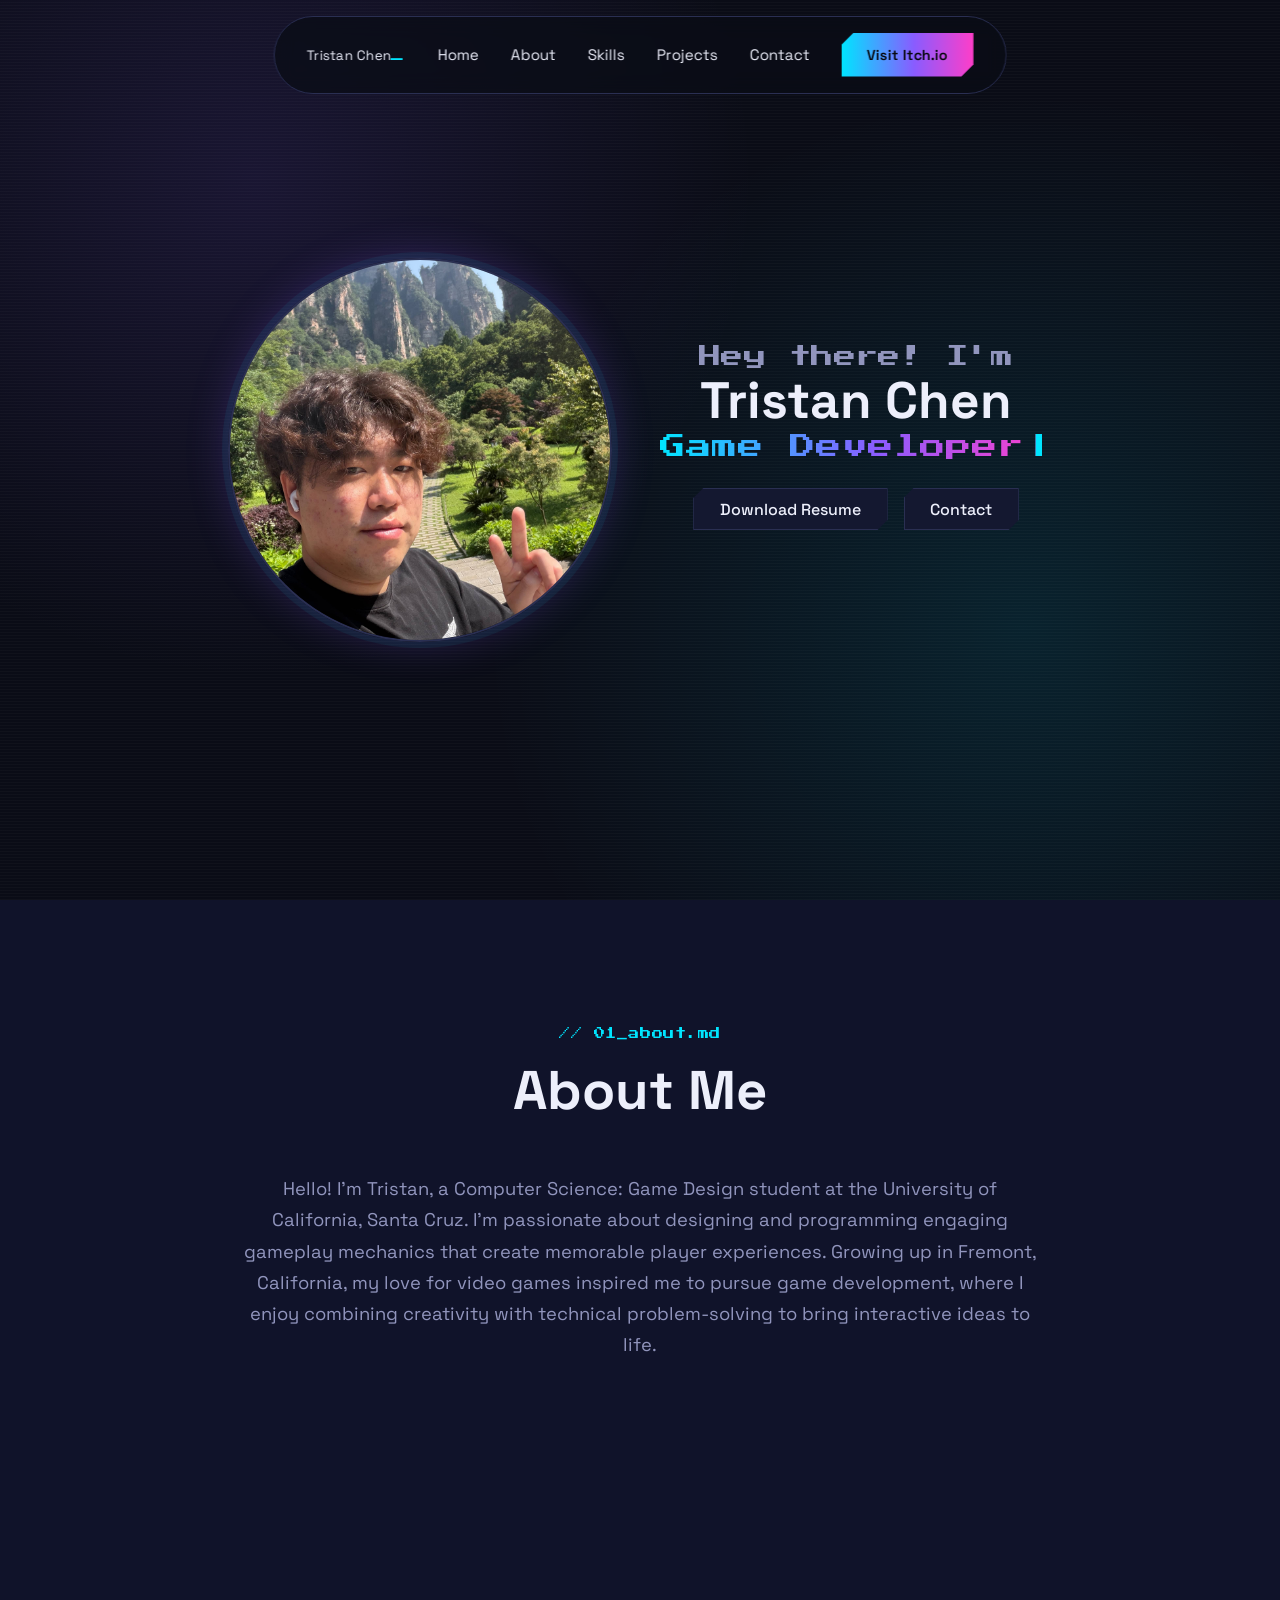
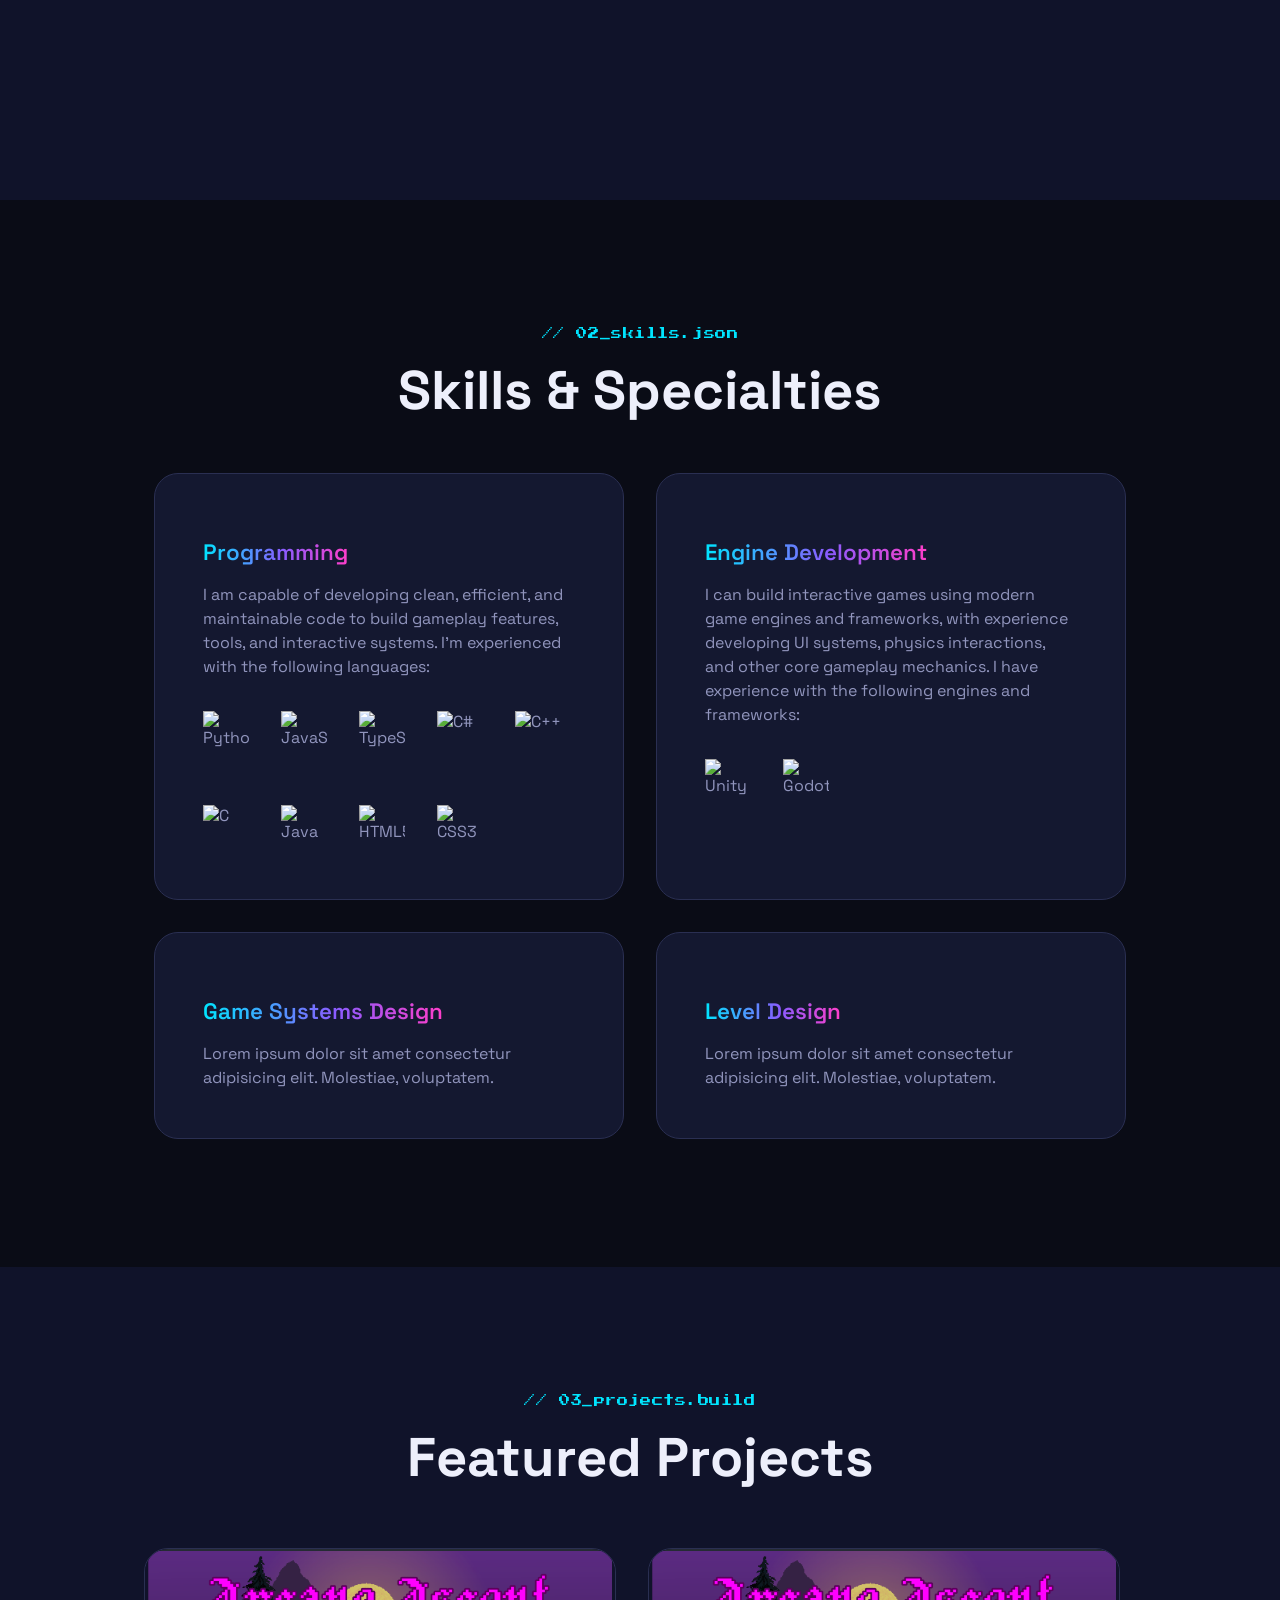
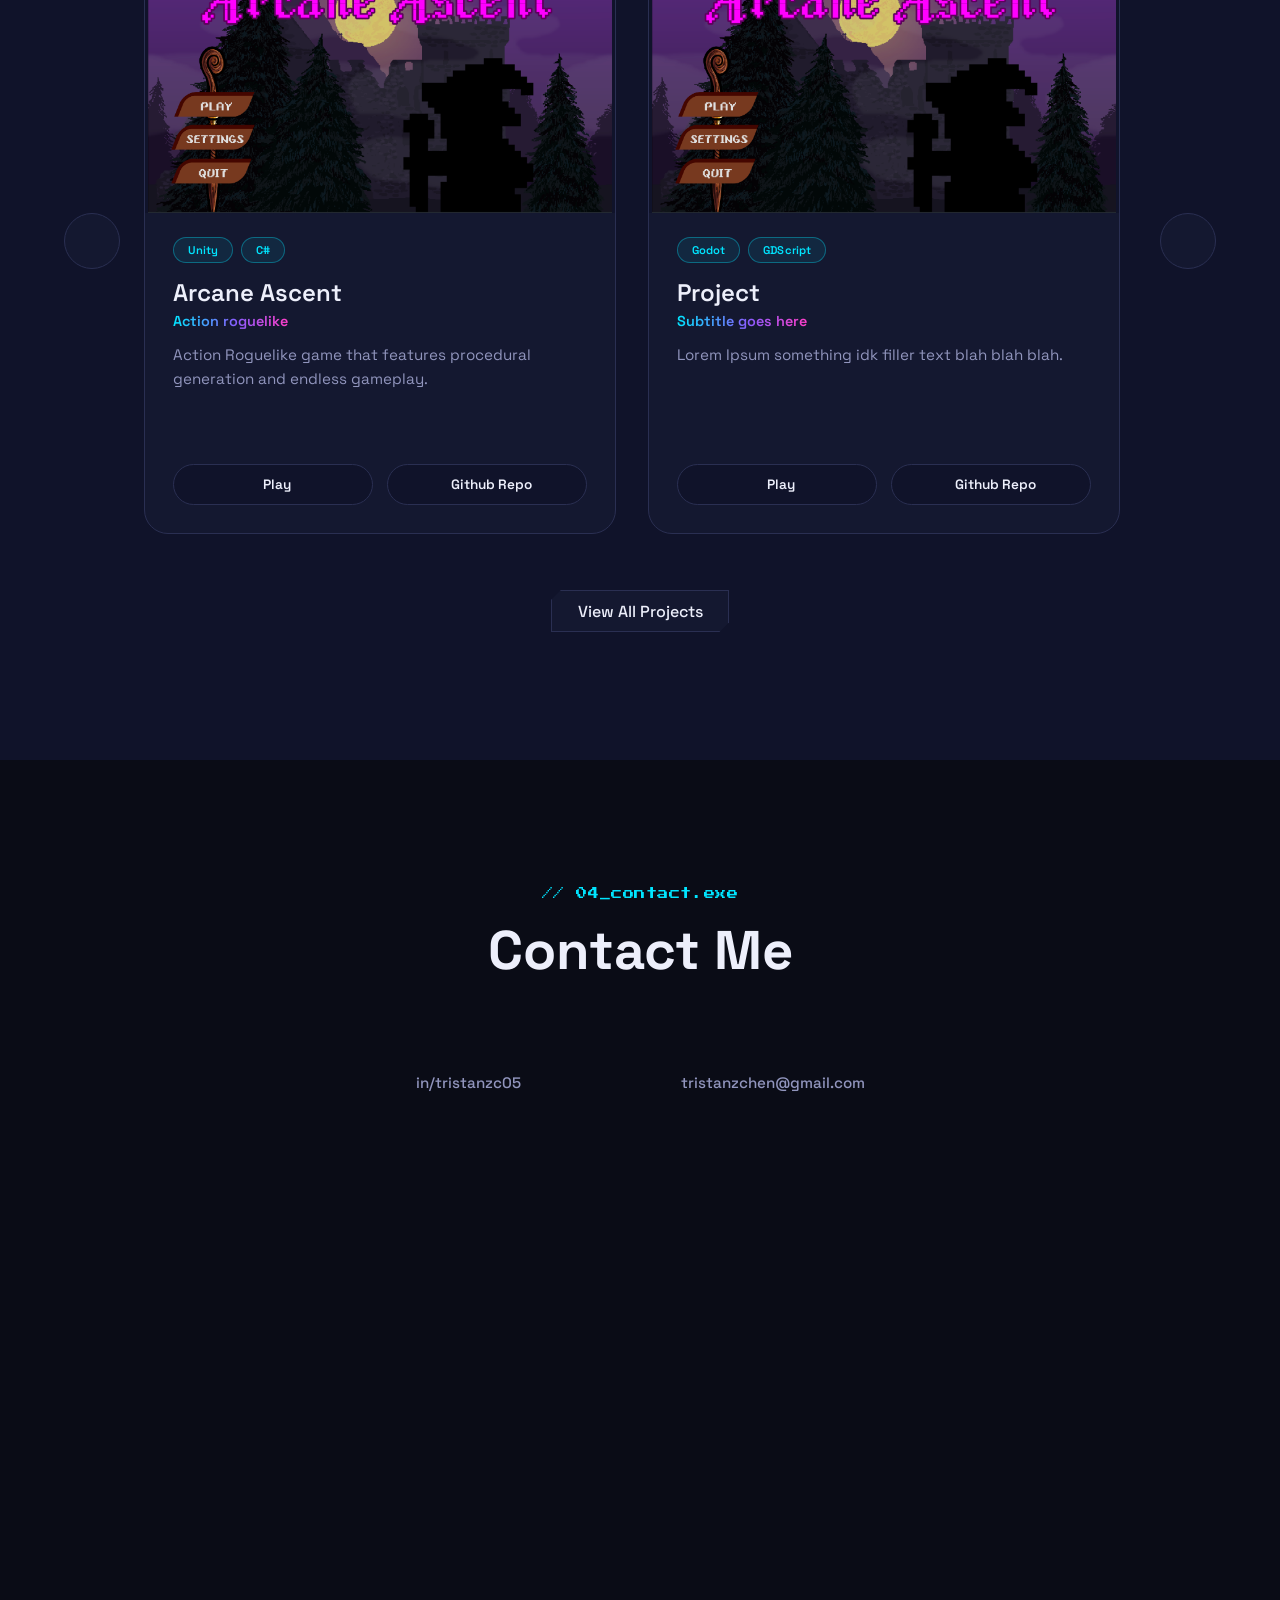
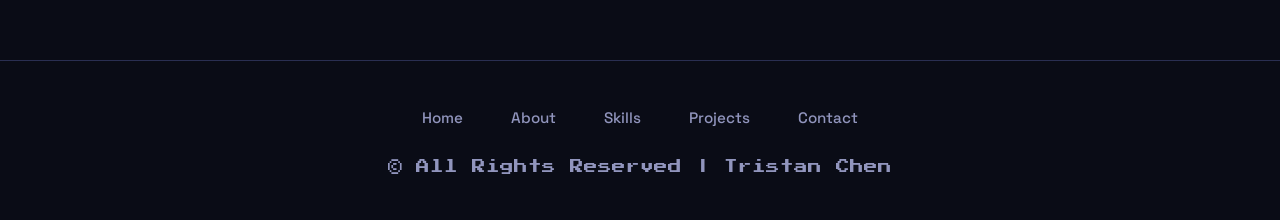
==== index.html @ c50d3329 "Improved project cards" ====
<!DOCTYPE html>
<html lang="en">
<head>
    <meta charset="UTF-8">
    <meta name="viewport" content="width=device-width, initial-scale=1.0">
    <title>Tristan Chen</title>
    <link rel="stylesheet" href="css/style.css">
    <link rel="stylesheet" href="https://cdnjs.cloudflare.com/ajax/libs/font-awesome/7.3.0/css/all.min.css">
    <link rel="stylesheet" href="https://cdn.jsdelivr.net/gh/devicons/devicon@latest/devicon.min.css">
</head>
<body>
    
    <header class="header">
        <a href="#" class="logo"><span>Tristan Chen</span></a>

        <ul class="nav-links">
            <li>
                <a href="#">Home</a>
            </li>

            <li>
                <a href="#about">About</a>
            </li>

            <li>
                <a href="#skills">Skills</a>
            </li>

            <li>
                <a href="#projects">Projects</a>
            </li>

            <li>
                <a href="#contact">Contact</a>
            </li>
        </ul>

        <i class="fa-solid fa-bars" id="menu-icon"></i>

        <a href="https://simpanzee05.itch.io/" target="_blank" title="Itch.io">
            <button class="visit-btn">Visit Itch.io</button>
        </a>

    </header>

    <section id="intro" class="intro">
        <div class="intro-container">
            <img src="assets/me.JPG" alt="">

            <div class="info-box">
                <div class="text">
                    <h3>Hey there! I'm</h3>
                    <h1>Tristan Chen</h1>
                    <span>Game Developer</span>
                </div>

                <div class="btn-group">
                    <a href="Resume.pdf" download="Tristan_Chen_Resume.pdf">
                        <div class="btn">Download Resume</div>
                    </a>

                    <a href="#contact">
                        <div class="btn">Contact</div>
                    </a>
                </div>

                <div class="socials">

                    <a href="https://www.linkedin.com/in/tristanzc05" target="_blank" title="LinkedIn">
                        <i class="fa-brands fa-linkedin"></i>
                    </a>

                    <a href="https://github.com/Simpanzee" target="_blank" title="GitHub">
                        <i class="fa-brands fa-github"></i>
                    </a>

                    <a href="https://simpanzee05.itch.io/" target="_blank" title="Itch.io">
                        <i class="fa-brands fa-itch-io"></i>
                    </a>

                </div>
            </div>
        </div>
    </section>

    <section id="about" class="about">
        <div class="about-container reveal">
            <span class="section-eyebrow">// 01_about.md</span>
            <h2 class="section-title">About Me</h2>
            <p>
                Hello! I'm Tristan, a Computer Science: Game Design student at the University of California, Santa Cruz. I'm passionate about designing and programming engaging gameplay mechanics that create memorable player experiences. Growing up in Fremont, California, my love for video games inspired me to pursue game development, where I enjoy combining creativity with technical problem-solving to bring interactive ideas to life.
            </p>
        </div>
    </section>

    <section id="skills" class="skills">

        <span class="section-eyebrow">// 02_skills.json</span>
        <h2 class="section-title">Skills & Specialties</h2>

        <div class="skills-info">

            <div class="grid">
                <div class="grid-card reveal">

                    <i class="fa-solid fa-code"></i>
                    <span>Programming</span>
                    <p>I am capable of developing clean, efficient, and maintainable code to build gameplay features, tools, and interactive systems. I'm experienced with the following languages: </p>
                    <div class="language-icons">
                        <div class="icon-container">
                            <img 
                                src="https://cdn.jsdelivr.net/gh/devicons/devicon@latest/icons/python/python-original.svg"
                                alt="Python"
                            />
                            <span class="tooltip">Python</span>
                        </div>

                        <div class="icon-container">
                            <img 
                                src="https://cdn.jsdelivr.net/gh/devicons/devicon@latest/icons/javascript/javascript-original.svg"
                                alt="JavaScript"
                            />
                            <span class="tooltip">JavaScript</span>
                        </div>

                        <div class="icon-container">
                            <img 
                                src="https://cdn.jsdelivr.net/gh/devicons/devicon@latest/icons/typescript/typescript-original.svg"
                                alt="TypeScript"
                            />
                            <span class="tooltip">TypeScript</span>
                        </div>

                        <div class="icon-container">
                            <img 
                                src="https://cdn.jsdelivr.net/gh/devicons/devicon@latest/icons/csharp/csharp-original.svg"
                                alt="C#"
                            />
                            <span class="tooltip">C#</span>
                        </div>

                        <div class="icon-container">
                            <img 
                                src="https://cdn.jsdelivr.net/gh/devicons/devicon@latest/icons/cplusplus/cplusplus-original.svg"
                                alt="C++"
                            />
                            <span class="tooltip">C++</span>
                        </div>

                        <div class="icon-container">
                            <img 
                                src="https://cdn.jsdelivr.net/gh/devicons/devicon@latest/icons/c/c-original.svg"
                                alt="C"
                            />
                            <span class="tooltip">C</span>
                        </div>

                        <div class="icon-container">
                            <img 
                                src="https://cdn.jsdelivr.net/gh/devicons/devicon@latest/icons/java/java-original.svg"
                                alt="Java"
                            />
                            <span class="tooltip">Java</span>
                        </div>

                        <div class="icon-container">
                            <img 
                                src="https://cdn.jsdelivr.net/gh/devicons/devicon@latest/icons/html5/html5-original.svg"
                                alt="HTML5"
                            />
                            <span class="tooltip">HTML5</span>
                        </div>

                        <div class="icon-container">
                            <img 
                                src="https://cdn.jsdelivr.net/gh/devicons/devicon@latest/icons/css3/css3-original.svg"
                                alt="CSS3"
                            />
                            <span class="tooltip">CSS3</span>
                        </div>
                    </div>
                </div>

                <div class="grid-card reveal">

                    <i class="fa-solid fa-gear"></i>
                    <span>Engine Development</span>
                    <p>I can build interactive games using modern game engines and frameworks, with experience developing UI systems, physics interactions, and other core gameplay mechanics. I have experience with the following engines and frameworks: </p>
                    <div class="language-icons">
                        <div class="icon-container">
                            <img 
                                src="https://cdn.jsdelivr.net/gh/devicons/devicon@latest/icons/unity/unity-original.svg"
                                alt="Unity"
                            />
                            <span class="tooltip">Unity</span>
                        </div>

                        <div class="icon-container">
                            <img 
                                src="https://cdn.jsdelivr.net/gh/devicons/devicon@latest/icons/godot/godot-original.svg"
                                alt="Godot"
                            />
                            <span class="tooltip">Godot</span>
                        </div>
                    </div>
                </div>

                <div class="grid-card reveal">

                    <i class="fa-solid fa-screwdriver-wrench"></i>
                    <span>Game Systems Design</span>
                    <p>Lorem ipsum dolor sit amet consectetur adipisicing elit. Molestiae, voluptatem.</p>
                </div>

                <div class="grid-card reveal">

                    <i class="fa-solid fa-gamepad"></i>
                    <span>Level Design</span>
                    <p>Lorem ipsum dolor sit amet consectetur adipisicing elit. Molestiae, voluptatem.</p>
                </div>
            </div>
        </div>

    </section>

    <section id="projects" class="projects">
        <span class="section-eyebrow">// 03_projects.build</span>
        <h2 class="section-title">Featured Projects</h2>

        <div class="carousel-wrapper">
            <button class="carousel-arrow" id="prevProject" aria-label="Previous project">
                <i class="fa-solid fa-chevron-left"></i>
            </button>

            <div class="projects-grid" id="projectsCarousel">

                <div class="project-card reveal">
                    <div class="project-media">
                        <img src="assets/ArcaneAscentTitleCard.png" alt="Arcane Ascent screenshot">
                    </div>
                    <div class="project-body">
                        <div class="tech-stack">
                            <span class="tech-pill">Unity</span>
                            <span class="tech-pill">C#</span>
                        </div>
                        <h3>Arcane Ascent</h3>
                        <p class="project-subtitle">Action roguelike</p>
                        <p class="project-desc">Action Roguelike game that features procedural generation and endless gameplay.</p>
                        <div class="project-links">
                            <a class="project-link" href="#" target="_blank">
                                <i class="fa-solid fa-play"></i> Play
                            </a>
                            <a class="project-link" href="https://github.com/Simpanzee" target="_blank">
                                <i class="fa-brands fa-github"></i> Github Repo
                            </a>
                        </div>
                    </div>
                </div>

                <div class="project-card reveal">
                    <div class="project-media">
                        <img src="assets/ArcaneAscentTitleCard.png" alt="Project screenshot">
                    </div>
                    <div class="project-body">
                        <div class="tech-stack">
                            <span class="tech-pill">Godot</span>
                            <span class="tech-pill">GDScript</span>
                        </div>
                        <h3>Project</h3>
                        <p class="project-subtitle">Subtitle goes here</p>
                        <p class="project-desc">Lorem Ipsum something idk filler text blah blah blah.</p>
                        <div class="project-links">
                            <a class="project-link" href="#" target="_blank">
                                <i class="fa-solid fa-play"></i> Play
                            </a>
                            <a class="project-link" href="#" target="_blank">
                                <i class="fa-brands fa-github"></i> Github Repo
                            </a>
                        </div>
                    </div>
                </div>

                <div class="project-card reveal">
                    <div class="project-media">
                        <img src="assets/ArcaneAscentTitleCard.png" alt="Project screenshot">
                    </div>
                    <div class="project-body">
                        <div class="tech-stack">
                            <span class="tech-pill">Unity</span>
                            <span class="tech-pill">C#</span>
                        </div>
                        <h3>Project</h3>
                        <p class="project-subtitle">Subtitle goes here</p>
                        <p class="project-desc">Lorem Ipsum something idk filler text blah blah blah.</p>
                        <div class="project-links">
                            <a class="project-link" href="#" target="_blank">
                                <i class="fa-solid fa-play"></i> Play
                            </a>
                            <a class="project-link" href="#" target="_blank">
                                <i class="fa-brands fa-github"></i> Github Repo
                            </a>
                        </div>
                    </div>
                </div>

                <div class="project-card reveal">
                    <div class="project-media">
                        <img src="assets/ArcaneAscentTitleCard.png" alt="Project screenshot">
                    </div>
                    <div class="project-body">
                        <div class="tech-stack">
                            <span class="tech-pill">Unreal</span>
                            <span class="tech-pill">C++</span>
                        </div>
                        <h3>Project</h3>
                        <p class="project-subtitle">Subtitle goes here</p>
                        <p class="project-desc">Lorem Ipsum something idk filler text blah blah blah.</p>
                        <div class="project-links">
                            <a class="project-link" href="#" target="_blank">
                                <i class="fa-solid fa-play"></i> Play
                            </a>
                            <a class="project-link" href="#" target="_blank">
                                <i class="fa-brands fa-github"></i> Github Repo
                            </a>
                        </div>
                    </div>
                </div>
            </div>

            <button class="carousel-arrow" id="nextProject" aria-label="Next project">
                <i class="fa-solid fa-chevron-right"></i>
            </button>
        </div>

        <div class="view-all-container">
            <a href="all-projects.html">
                <div class="btn">View All Projects</div>
            </a>
        </div>
    </section>

    <section id="contact" class="contact">
        <span class="section-eyebrow">// 04_contact.exe</span>
        <h2 class="section-title">Contact Me</h2>
        <div class="social-links">
            <div class="social-container reveal">
                <a href="https://www.linkedin.com/in/tristanzc05" target="_blank" title="LinkedIn">
                    <i class="fa-brands fa-linkedin"></i>
                </a>
                <p>in/tristanzc05</p>
            </div>
 
            <div class="social-container reveal">
                <a href="mailto:tristanzchen@gmail.com" title="Email">
                    <i class="fa-solid fa-envelope"></i>
                </a>
                <p>tristanzchen@gmail.com</p>
            </div>
        </div>
    </section>

    <footer>
        <ul>
            <li>
                <a href="#">Home</a>
            </li>

            <li>
                <a href="#about">About</a>
            </li>

            <li>
                <a href="#skills">Skills</a>
            </li>

            <li>
                <a href="#projects">Projects</a>
            </li>

            <li>
                <a href="#contact">Contact</a>
            </li>
        </ul>

        <p class="copyright">© All Rights Reserved | Tristan Chen</p>
    </footer>

    <script src="js/main.js"></script>
</body>
</html>
---- css/style.css ----
@import url('https://fonts.googleapis.com/css2?family=Press+Start+2P&family=Space+Grotesk:wght@400;500;600;700&display=swap');

:root{
    --bg: #0a0c16;
    --bg-alt-solid: #10132a;
    --surface: #141830;
    --surface-hover: #1b2044;
    --border: #2a2f52;
    --text: #edeffb;
    --text-muted: #9195bd;
    --cyan: #00e5ff;
    --magenta: #ff3ec9;
    --purple: #8a5cff;
    --gradient: linear-gradient(90deg, var(--cyan) 0%, var(--purple) 55%, var(--magenta) 100%);
    --gradient-hover: linear-gradient(90deg, var(--magenta) 0%, var(--purple) 55%, var(--cyan) 100%);
    --pixel-font: 'Press Start 2P', 'Space Grotesk', monospace;
}

*{
    margin: 0;
    padding: 0;
    box-sizing: border-box;
    font-family: 'Space Grotesk', sans-serif;
    text-decoration: none;
    scroll-behavior: smooth;
    list-style: none;
}

body{
    background-color: var(--bg);
    color: var(--text);
}

header{
    position: fixed;
    top: 1rem;
    left: 50%;
    transform: translateX(-50%);
    display: flex;
    align-items: center;
    justify-content: center;
    gap: 5rem;
    background-color: rgba(10, 12, 22, 0.75);
    border: 1px solid var(--border);
    backdrop-filter: blur(10px);
    color: white;
    padding: 0.5rem 1.5rem;
    border-radius: 3rem;
    z-index: 1000;
}
.logo{
    color: var(--text);
    font-family: var(--pixel-font);
    font-size: 0.85rem;
    letter-spacing: 0.02em;
    text-wrap: nowrap;
    transition: 0.3s ease-in-out;
}
.logo::after{
    content: '_';
    color: var(--cyan);
    animation: blink 1.1s steps(1) infinite;
}
.logo:hover{
    transform: scale(1.05);
}
.nav-links{
    display: flex;
    gap: 2rem;
}
li a{
    position: relative;
    color: var(--text);
    font-weight: 400;
    font-size: 0.95rem;
}
li a::before{
    position: absolute;
    content: '';
    width: 0;
    left: 0;
    height: 3px;
    top: 25px;
    border-radius: 1rem;
    transition: 0.3s ease-in-out;
    background: var(--gradient);
}
li a:hover::before{
    width: 100%;
}
li a:hover{
    color: var(--cyan);
}
.visit-btn{
    padding: 0.8rem 1.6rem;
    clip-path: polygon(12px 0, 100% 0, 100% calc(100% - 12px), calc(100% - 12px) 100%, 0 100%, 0 12px);
    border-radius: 0;
    border: none;
    font-weight: 600;
    font-size: 0.9rem;
    color: #06070d;
    cursor: pointer;
    text-wrap: nowrap;
    transition: 0.25s ease-in-out;
    background: var(--gradient);
}
.visit-btn:hover{
    background: var(--gradient-hover);
    transform: scale(1.03);
}
#menu-icon{
    font-size: 2rem;
    color: var(--text);
    display: none;
}

section{
    min-height: 100vh;
    padding: 8rem 12%;
    width: 100%;
    position: relative;
}

.section-eyebrow{
    display: block;
    font-family: var(--pixel-font);
    font-size: 0.7rem;
    color: var(--cyan);
    text-align: center;
    margin-bottom: 1rem;
    letter-spacing: 0.05em;
}

.intro{
    display: flex;
    align-items: center;
    justify-content: center;
    background:
        radial-gradient(circle at 20% 20%, rgba(138,92,255,0.12), transparent 40%),
        radial-gradient(circle at 80% 70%, rgba(0,229,255,0.10), transparent 45%),
        repeating-linear-gradient(0deg, rgba(255,255,255,0.025) 0px, rgba(255,255,255,0.025) 1px, transparent 1px, transparent 3px);
}
.intro .intro-container{
    display: flex;
    align-items: center;
    justify-content: center;
    gap: 10rem;
}
.intro img{
    width: 30vw;
    border-radius: 50%;
    border: 2px solid var(--border);
    box-shadow: 0 0 0 6px rgba(0,229,255,0.06), 0 0 40px rgba(138,92,255,0.25);
}
.info-box{
    display: flex;
    flex-direction: column;
    text-align: center;
    align-items: center;
    justify-content: center;
    gap: 1.5rem;
}
.info-box h3{
    font-size: 1.4rem;
    font-weight: 400;
    color: var(--text-muted);
    font-family: var(--pixel-font);
    letter-spacing: 0.02em;
}
.info-box h1{
    font-size: 3.2rem;
    font-weight: 700;
    color: var(--text);
}
.info-box span{
    background: var(--gradient);
    background-clip: text;
    color: transparent;
    font-size: 1.6rem;
    font-family: var(--pixel-font);
}
.btn-group{
    display: flex;
    gap: 1rem;
}
.btn{
    clip-path: polygon(10px 0, 100% 0, 100% calc(100% - 10px), calc(100% - 10px) 100%, 0 100%, 0 10px);
    border-radius: 0;
    padding: 0.6rem 1.6rem;
    color: var(--text);
    border: 1.5px solid var(--border);
    background: var(--surface);
    cursor: pointer;
    font-weight: 500;
    text-wrap: nowrap;
    transition: 0.2s ease-in-out;
}
.btn:hover{
    border-color: var(--cyan);
    background: var(--surface-hover);
    color: var(--cyan);
    box-shadow: 0 0 16px rgba(0,229,255,0.25);
}
.socials{
    display: flex;
    gap: 2rem;
}
.socials i{
    color: var(--text-muted);
    font-size: 2.2rem;
    cursor: pointer;
    transition: 0.2s ease-in-out;
}
.socials i:hover{
    color: var(--cyan);
    transform: scale(1.3);
    filter: drop-shadow(0 0 10px rgba(0,229,255,0.5));
}

.about{
    background-color: var(--bg-alt-solid);
    text-align: center;
}

.about-container{
    max-width: 800px;
    margin: 0 auto;
}

.about p{
    font-size: 1.15rem;
    line-height: 1.7;
    color: var(--text-muted);
}

.section-title{
    font-size: 3.4rem;
    font-weight: 700;
    margin-bottom: 3rem;
    text-align: center;
    color: var(--text);
}
.skills-info{
    display: flex;
    align-items: center;
    justify-content: center;
    gap: 5rem;
}
.grid{
    display: grid;
    grid-template-columns: repeat(2,1fr);
    gap: 2rem;
}
.grid-card{
    position: relative;
    border: 1.5px solid var(--border);
    background: var(--surface);
    border-radius: 1.5rem;
    padding: 3rem;
    display: flex;
    flex-direction: column;
    align-items: baseline;
    justify-content: left;
    cursor: pointer;
    transition: 0.25s ease-in-out;
    color: var(--text-muted);
}
.grid-card::before,
.grid-card::after{
    content: '';
    position: absolute;
    width: 18px;
    height: 18px;
    border: 2px solid var(--cyan);
    opacity: 0;
    transition: 0.25s ease-in-out;
}
.grid-card::before{
    top: -1px;
    left: -1px;
    border-right: none;
    border-bottom: none;
}
.grid-card::after{
    bottom: -1px;
    right: -1px;
    border-left: none;
    border-top: none;
}
.grid-card:hover{
    transform: translateY(-6px);
    border-color: var(--border);
    background: var(--surface-hover);
    box-shadow: 0 12px 30px rgba(0,0,0,0.4);
}
.grid-card:hover::before,
.grid-card:hover::after{
    opacity: 1;
}
.grid-card i{
    font-size: 1.5rem;
    margin-bottom: 1rem;
    color: var(--cyan);
}
.grid-card span{
    font-size: 1.4rem;
    font-weight: 600;
    background: var(--gradient);
    background-clip: text;
    color: transparent;
}
::-webkit-scrollbar{
    width: 16px;
}
::-webkit-scrollbar-track{
    background-color: var(--bg-alt-solid);
}
::-webkit-scrollbar-thumb{
    background: var(--gradient);
    border-radius: 3rem;
    border: 3px solid var(--bg-alt-solid);
}

.language-icons {
    display: flex;
    flex-wrap: wrap;
    gap: 2rem;
    margin-top: 1rem;
}

.language-icons img {
    width: 46px;
    height: 46px;
    transition: transform 0.2s ease-in-out, filter 0.2s ease-in-out;
    cursor: pointer;
}

.language-icons img:hover {
    transform: scale(1.3);
    filter: drop-shadow(0 0 8px rgba(0,229,255,0.5));
}

.grid-card p {
    margin-top: 1rem;
    font-size: 1rem;
    line-height: 1.5;
}

.icon-container {
    position: relative;
    display: inline-flex;
    margin-top: 1rem;
}


.grid-card .tooltip {
    position: absolute;
    bottom: -30px;
    left: 50%;
    transform: translateX(-50%);

    color: var(--bg);
    background: var(--cyan);

    padding: 5px 10px;
    border-radius: 6px;

    font-size: 0.7rem;
    font-weight: 600;

    opacity: 0;
    visibility: hidden;

    transition: 0.2s ease-in-out;

    white-space: nowrap;

    z-index: 10;
}


.icon-container:hover .tooltip {

    opacity: 1;
    visibility: visible;

}

.projects {
    background-color: var(--bg-alt-solid);
    padding-left: 5%;
    padding-right: 5%;
}

.carousel-wrapper{
    display: flex;
    align-items: center;
    gap: 1.5rem;
    width: 100%;
}

.carousel-arrow{
    flex: 0 0 auto;
    width: 3.5rem;
    height: 3.5rem;
    border-radius: 50%;
    border: 1.5px solid var(--border);
    background: var(--surface);
    color: var(--text);
    display: flex;
    align-items: center;
    justify-content: center;
    font-size: 1.2rem;
    cursor: pointer;
    transition: 0.2s ease-in-out;
}
.carousel-arrow:hover{
    border-color: var(--cyan);
    color: var(--cyan);
    box-shadow: 0 0 16px rgba(0,229,255,0.25);
}

.projects-grid{
    display: flex;
    flex: 1 1 0%;
    min-width: 0;
    gap: 2rem;
    overflow-x: auto;
    scroll-snap-type: x mandatory;
    scroll-behavior: smooth;
    padding: 0.5rem;
    scrollbar-width: none;
}
.projects-grid::-webkit-scrollbar{
    display: none;
}

.view-all-container{
    display: flex;
    justify-content: center;
    margin-top: 3rem;
}

.projects-grid-full{
    display: grid;
    grid-template-columns: repeat(auto-fit,minmax(340px,1fr));
    gap: 2rem;
}
.projects-grid-full .project-card{
    flex: initial;
}

.back-link{
    display: flex;
    justify-content: center;
    margin-top: 3rem;
}

.project-card{
    position: relative;
    flex: 0 0 calc((100% - 4rem) / 3);
    min-width: 0;
    scroll-snap-align: start;
    border: 1.5px solid var(--border);
    background: var(--surface);
    border-radius: 1.5rem;
    overflow: hidden;
    display: flex;
    flex-direction: column;
    align-items: stretch;
    text-align: left;
    transition: 0.3s ease-in-out;
}
.project-card:hover{
    transform: translateY(-10px);
    background: var(--surface-hover);
    box-shadow: 0 16px 34px rgba(0,0,0,0.45);
}

.project-media{
    width: 100%;
    aspect-ratio: 16 / 9;
    background: var(--bg-alt-solid);
    overflow: hidden;
}
.project-media img,
.project-media video,
.project-media iframe{
    width: 100%;
    height: 100%;
    object-fit: contain;
    display: block;
    border: none;
}

.project-body{
    padding: 1.5rem 1.75rem 1.75rem;
    display: flex;
    flex-direction: column;
    align-items: flex-start;
    gap: 0.85rem;
    flex: 1;
}

.tech-stack{
    display: flex;
    flex-wrap: wrap;
    gap: 0.5rem;
}
.tech-pill{
    padding: 0.3rem 0.85rem;
    border-radius: 2rem;
    border: 1px solid rgba(0,229,255,0.35);
    background: rgba(0,229,255,0.08);
    color: var(--cyan);
    font-size: 0.7rem;
    font-weight: 600;
    letter-spacing: 0.02em;
}

.project-card h3{
    font-size: 1.5rem;
    font-weight: 600;
    color: var(--text);
}

.project-subtitle{
    font-size: 0.9rem;
    font-weight: 600;
    background: var(--gradient);
    background-clip: text;
    color: transparent;
    margin-top: -0.6rem;
}

.project-desc{
    color: var(--text-muted);
    font-size: 0.95rem;
    line-height: 1.6;
    display: -webkit-box;
    -webkit-line-clamp: 4;
    -webkit-box-orient: vertical;
    overflow: hidden;
    min-height: 6.4em;
}

.project-links{
    display: flex;
    flex-wrap: nowrap;
    gap: 0.9rem;
    margin-top: 0.6rem;
    width: 100%;
}
.project-link{
    display: inline-flex;
    align-items: center;
    justify-content: center;
    gap: 0.5rem;
    flex: 1 1 0;
    padding: 0.7rem 1rem;
    border-radius: 2rem;
    border: 1.5px solid var(--border);
    background: var(--bg-alt-solid);
    color: var(--text);
    font-weight: 600;
    font-size: 0.85rem;
    text-wrap: nowrap;
    transition: 0.2s ease-in-out;
}
.project-link:hover{
    border-color: var(--cyan);
    color: var(--cyan);
    box-shadow: 0 0 14px rgba(0,229,255,0.25);
}
.project-link i{
    font-size: 0.75rem;
}

.social-links {
    margin-top: 5rem;
    display: flex;
    justify-content: center;
    gap: 10rem;
}
 
.social-container {
    display: flex;
    flex-direction: column;
    align-items: center;
}
 
.social-container a {
    font-size: 6rem;
    background: var(--gradient);
    background-clip: text;
    color: transparent;
    transition: transform 0.3s ease, filter 0.3s ease;
}
 
.social-container a:hover {
    transform: scale(1.15);
    filter: drop-shadow(0 0 18px rgba(138,92,255,0.4));
}
 
.social-container p {
    margin-top: 0.5rem;
    font-size: 0.95rem;
    font-weight: 500;
    color: var(--text-muted);
}

footer{
    bottom: 0;
    left: 0;
    height: 10rem;
    width: 100%;
    display: flex;
    flex-direction: column;
    gap: 1rem;
    align-items: center;
    justify-content: center;
    background: var(--bg);
    border-top: 1px solid var(--border);
}
footer ul{
    display: flex;
    align-items: center;
    gap: 3rem;
}
footer ul li a{
    color: var(--text-muted);
    font-weight: 500;
    font-size: 0.95rem;
}
footer ul li a:hover{
    color: var(--cyan);
}
.copyright{
    font-size: 0.85rem;
    color: var(--text-muted);
    margin-top: 1rem;
    font-family: var(--pixel-font);
}

@keyframes blink{
    0%, 49%{ opacity: 1; }
    50%, 100%{ opacity: 0; }
}

.reveal{
    opacity: 0;
    transform: translateY(28px);
    transition: opacity 0.6s ease, transform 0.6s ease;
}
.reveal.visible{
    opacity: 1;
    transform: none;
}

.grid .reveal:nth-child(1){ transition-delay: 0s; }
.grid .reveal:nth-child(2){ transition-delay: 0.08s; }
.grid .reveal:nth-child(3){ transition-delay: 0.16s; }
.grid .reveal:nth-child(4){ transition-delay: 0.24s; }

.projects-grid .reveal:nth-child(1),
.projects-grid-full .reveal:nth-child(1){ transition-delay: 0s; }
.projects-grid .reveal:nth-child(2),
.projects-grid-full .reveal:nth-child(2){ transition-delay: 0.08s; }
.projects-grid .reveal:nth-child(3),
.projects-grid-full .reveal:nth-child(3){ transition-delay: 0.16s; }
.projects-grid .reveal:nth-child(4),
.projects-grid-full .reveal:nth-child(4){ transition-delay: 0.24s; }

.social-links .reveal:nth-child(2){ transition-delay: 0.1s; }

.typewriter::after{
    content: '|';
    margin-left: 2px;
    color: var(--cyan);
    animation: blink 1s steps(1) infinite;
}

.nav-links a.active-link{
    color: var(--cyan);
}
.nav-links a.active-link::before{
    width: 100%;
}

@media (prefers-reduced-motion: reduce){
    .reveal{
        opacity: 1;
        transform: none;
        transition: none;
    }
}

@media(max-width:1280px){
    header{
        padding: 1rem 2rem;
        gap: 2rem;
    }

    .intro .intro-container{
        gap: 3rem;
    }

    .experience-info{
        flex-direction: column;
    }

    .project-card{
        flex-basis: calc((100% - 2rem) / 2);
    }
}

@media(max-width:950px){
    .project-card{
        flex-basis: 100%;
    }
    .carousel-wrapper{
        gap: 0.75rem;
    }
    .carousel-arrow{
        width: 2.5rem;
        height: 2.5rem;
        font-size: 1rem;
    }
}

@media(max-width:768px){
    header{
        padding: 1rem 1rem;
        gap: 1rem;
    }
    header .logo{
        font-size: 0.7rem;
    }
    header .visit-btn{
        display: none;
    }
    .intro-container{
        flex-direction: column;
    }
    .grid{
        grid-template-columns: repeat(1,1fr);
    }
}

@media(max-width:600px){
    header #menu-icon{
        display: block;
        cursor: pointer;
        transition: 0.2s ease-in-out;
    }
    header #menu-icon:hover{
        transform: scale(1.1);
    }

    .nav-links{
        position: absolute;
        top: 100%;
        margin-top: 1rem;
        width: 100%;
        padding: 1rem;
        color: white;
        display: flex;
        flex-direction: column;
        text-align: center;
        background: rgba(10, 12, 22, 0.95);
        border: 1px solid var(--border);
        border-radius: 1.5rem;
        display: none;
    }
    .nav-links li{
        margin-top: 1.5rem;
        padding: 1rem;
    }
    .nav-links.active{
        display: block;
    }
    header{
        padding: 1rem 5rem;
        gap: 8rem;
    }
    header .logo{
        font-size: 0.75rem;
    }
    .intro-container img{
        width: 80vw;
    }
    footer ul{
        gap: 1rem;
    }
}
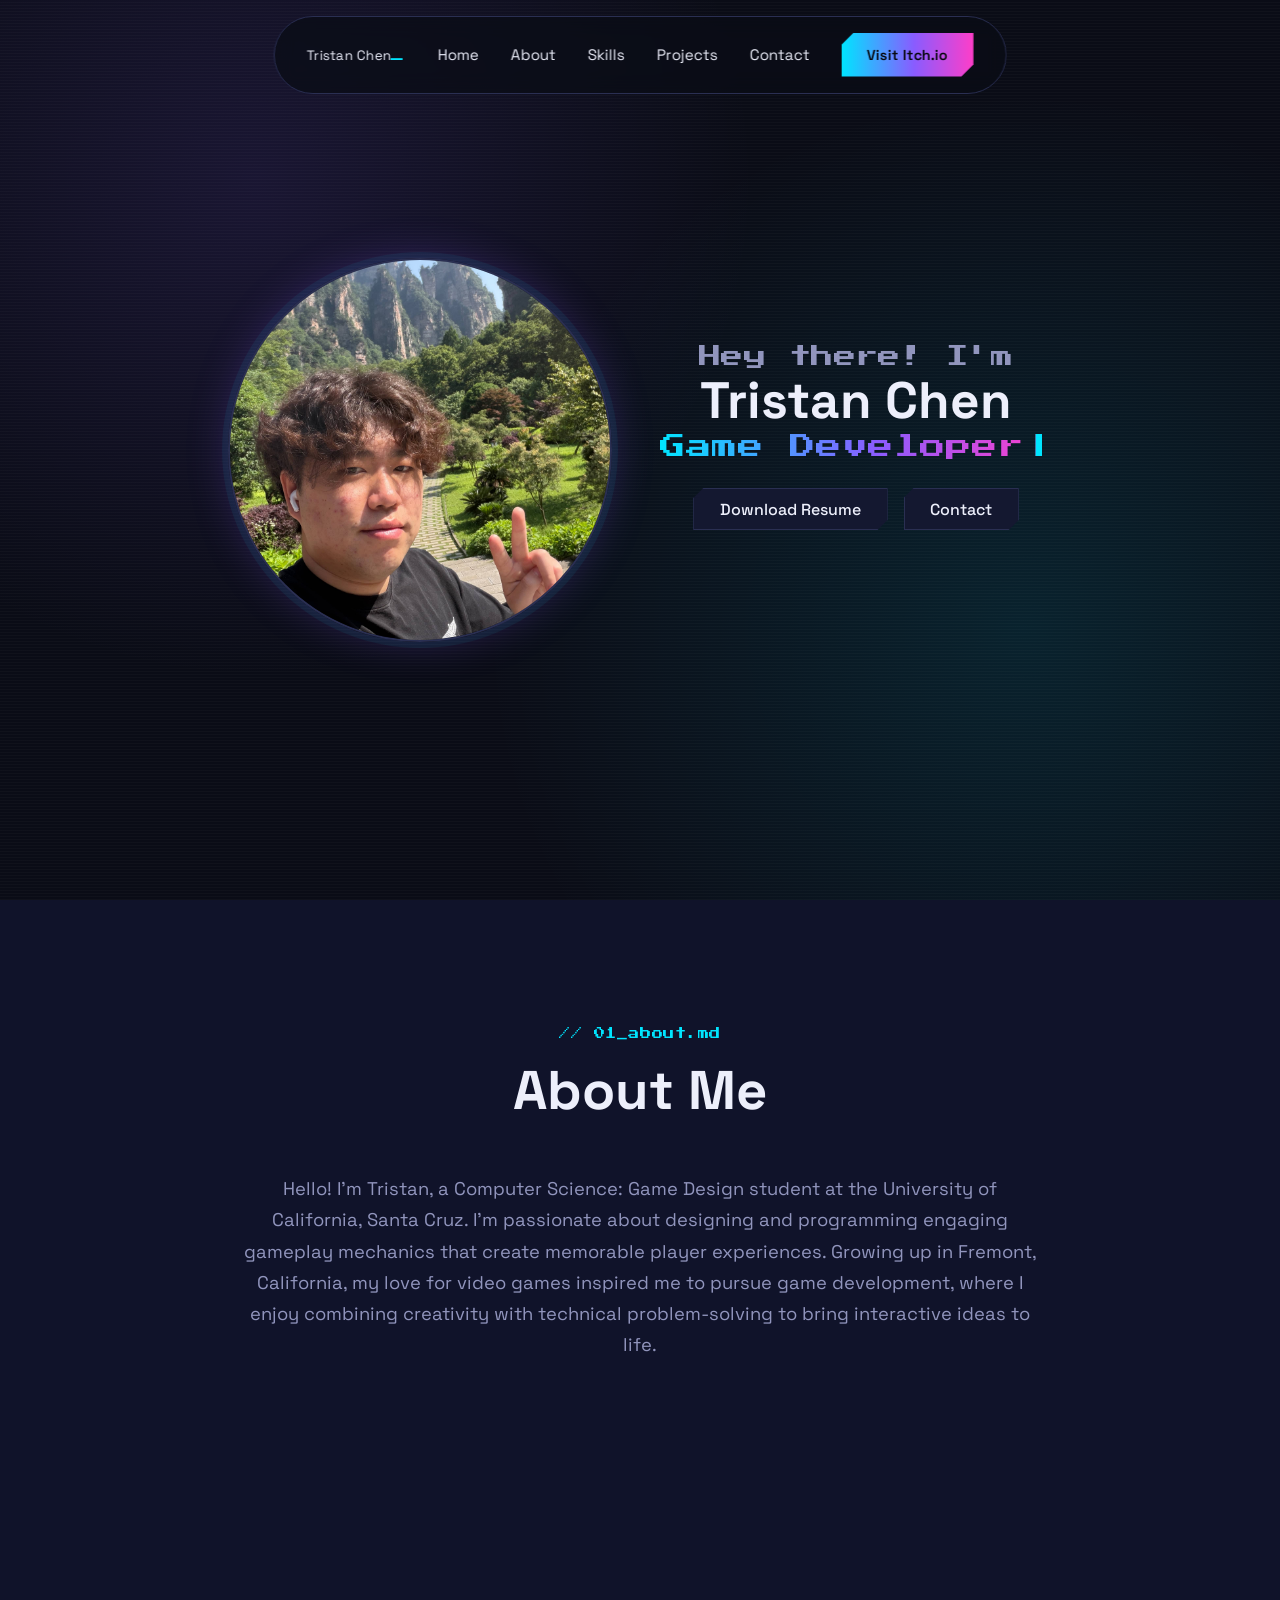
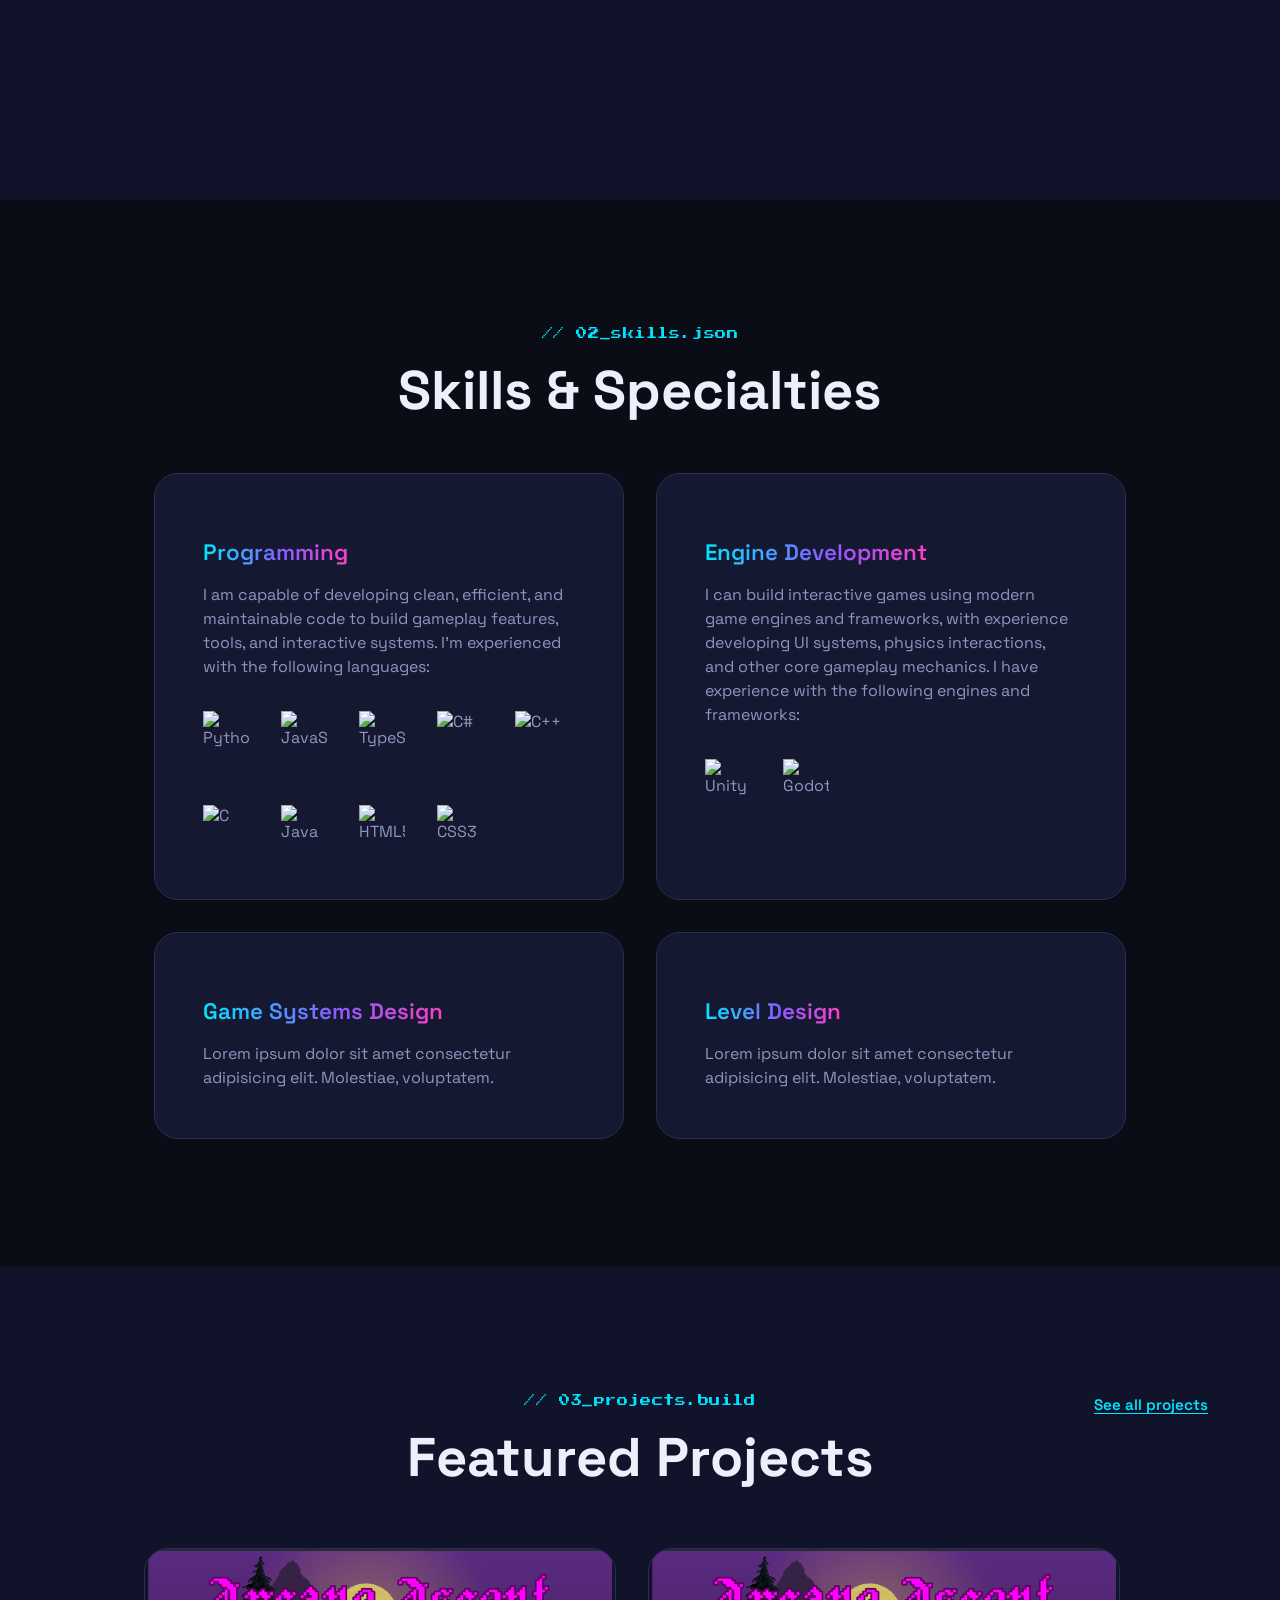
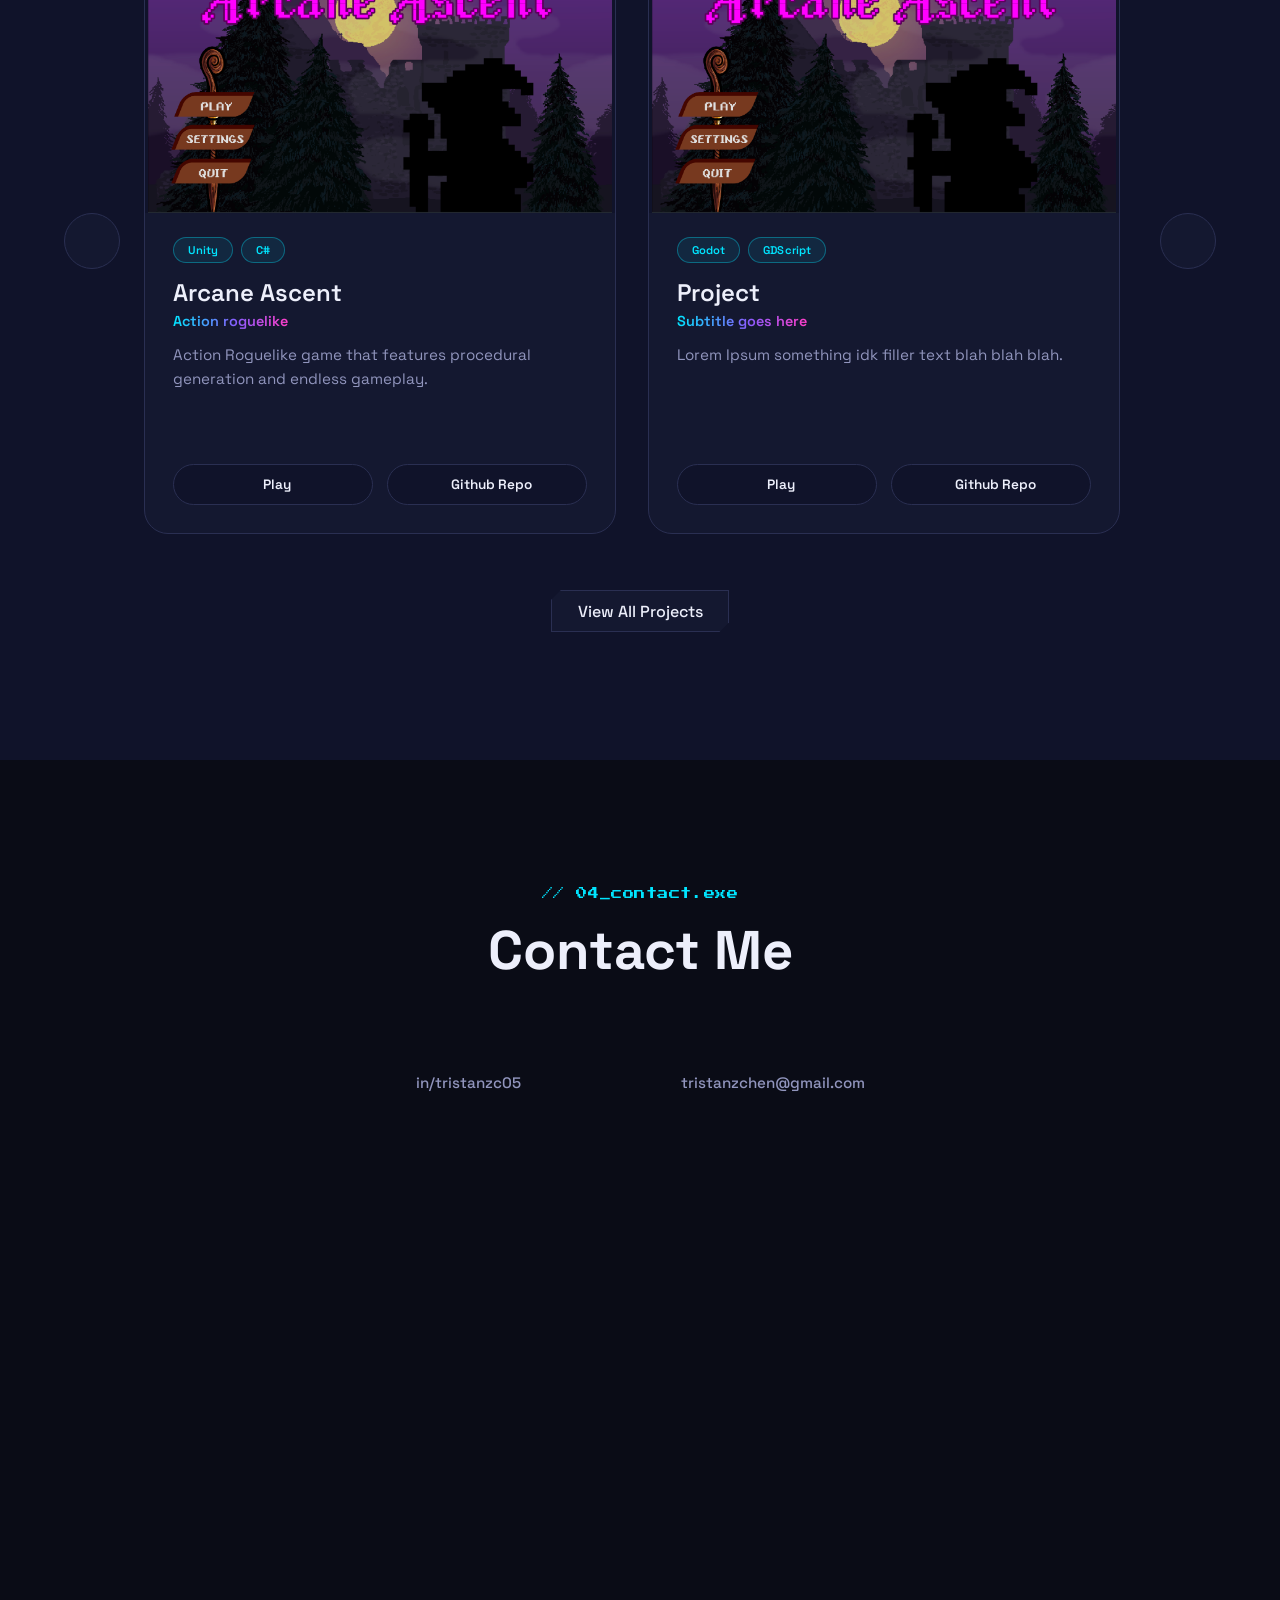
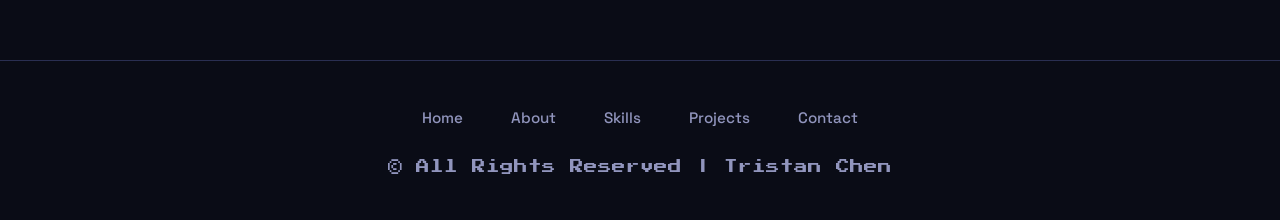
==== commit a40abb23: "Improved UX with link to all projects at the top of the section" ====
--- a/index.html
+++ b/index.html
@@ -224,6 +224,9 @@
     </section>
 
     <section id="projects" class="projects">
+        <a href="all-projects.html" class="section-link-top">
+            See all projects <i class="fa-solid fa-arrow-right"></i>
+        </a>
         <span class="section-eyebrow">// 03_projects.build</span>
         <h2 class="section-title">Featured Projects</h2>
 
--- a/css/style.css
+++ b/css/style.css
@@ -240,6 +240,35 @@
     text-align: center;
     color: var(--text);
 }
+
+.section-link-top{
+    position: absolute;
+    top: 8rem;
+    right: 5%;
+    display: inline-flex;
+    align-items: center;
+    gap: 0.5rem;
+    color: var(--cyan);
+    font-weight: 600;
+    font-size: 0.95rem;
+    text-decoration: underline;
+    text-underline-offset: 3px;
+    text-wrap: nowrap;
+    transition: 0.2s ease-in-out;
+}
+.section-link-top:hover{
+    color: var(--magenta);
+}
+.section-link-top i{
+    font-size: 0.85rem;
+    transition: transform 0.2s ease-in-out;
+}
+.section-link-top:hover i{
+    transform: translateX(4px);
+}
+.section-link-top.back-arrow:hover i{
+    transform: translateX(-4px);
+}
 .skills-info{
     display: flex;
     align-items: center;
@@ -729,6 +758,13 @@
 }
 
 @media(max-width:768px){
+    .section-link-top{
+        position: static;
+        display: flex;
+        justify-content: center;
+        margin-bottom: 1.5rem;
+    }
+
     header{
         padding: 1rem 1rem;
         gap: 1rem;
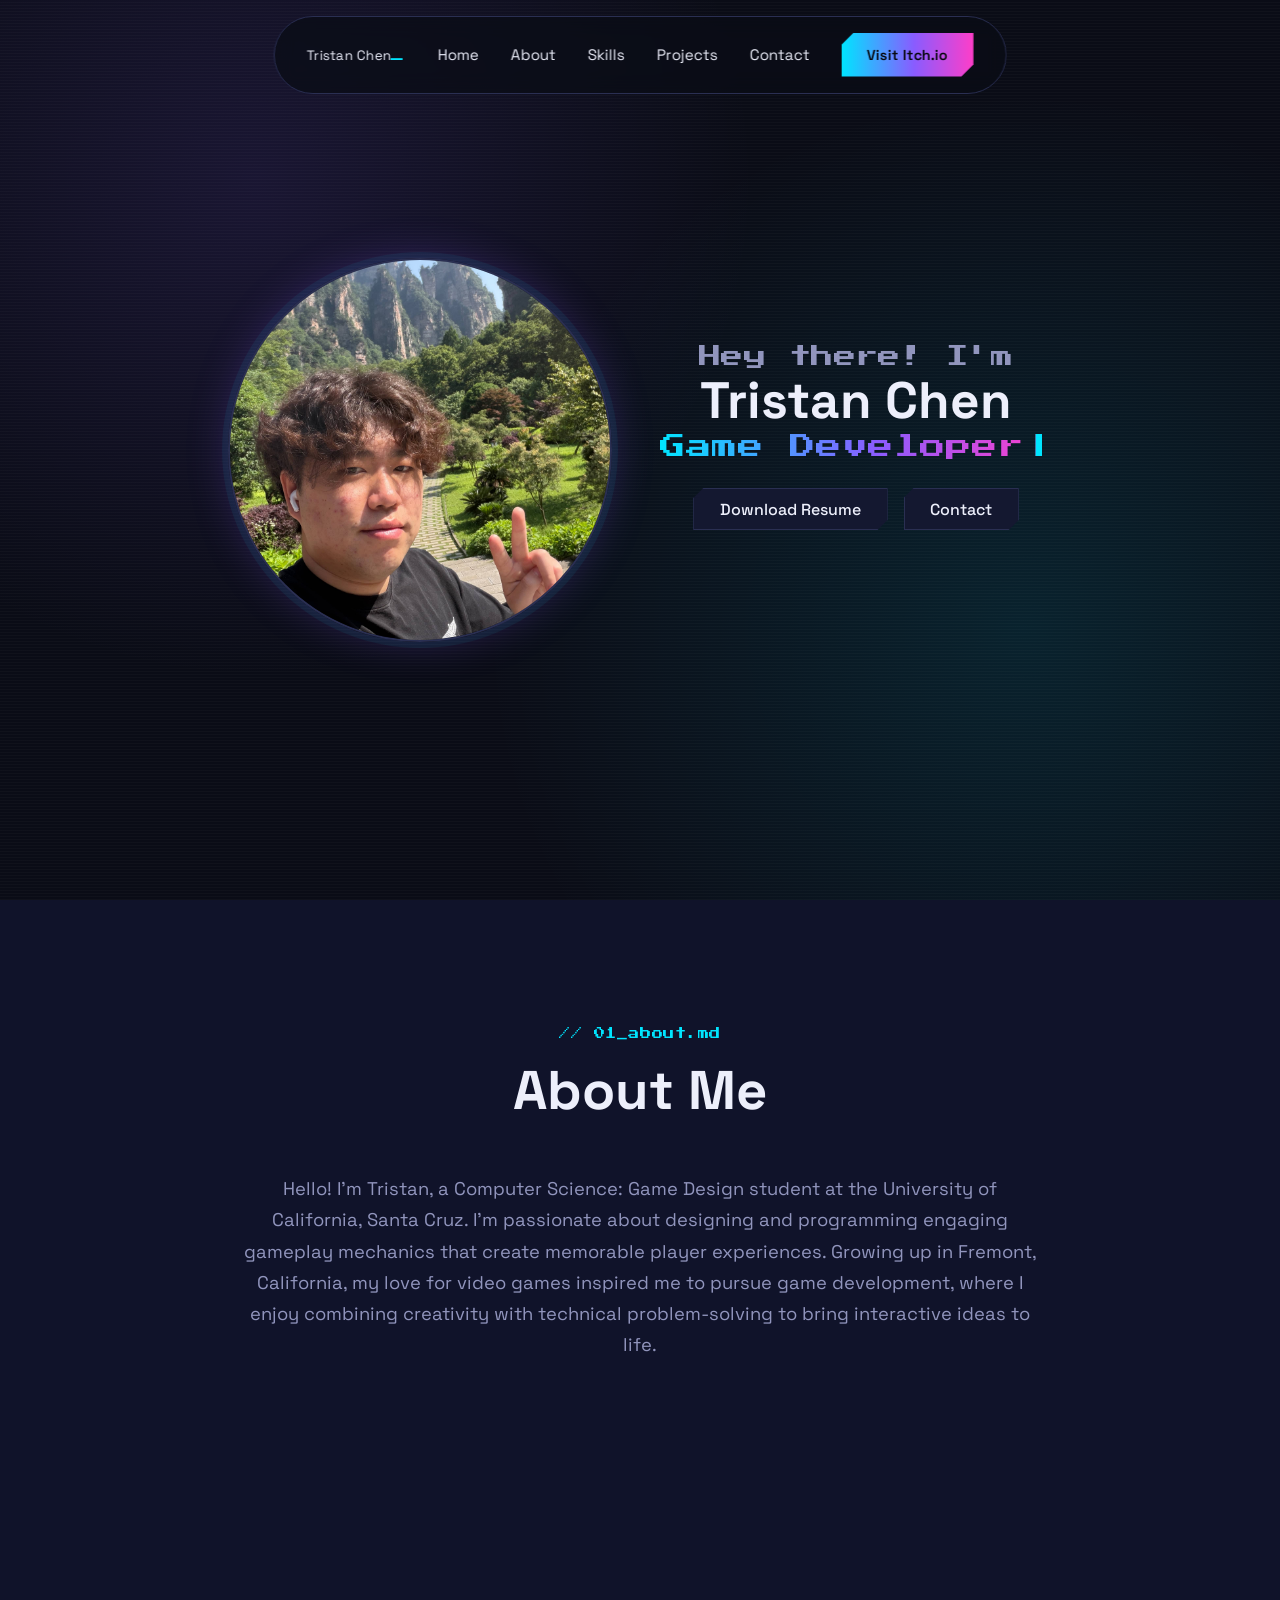
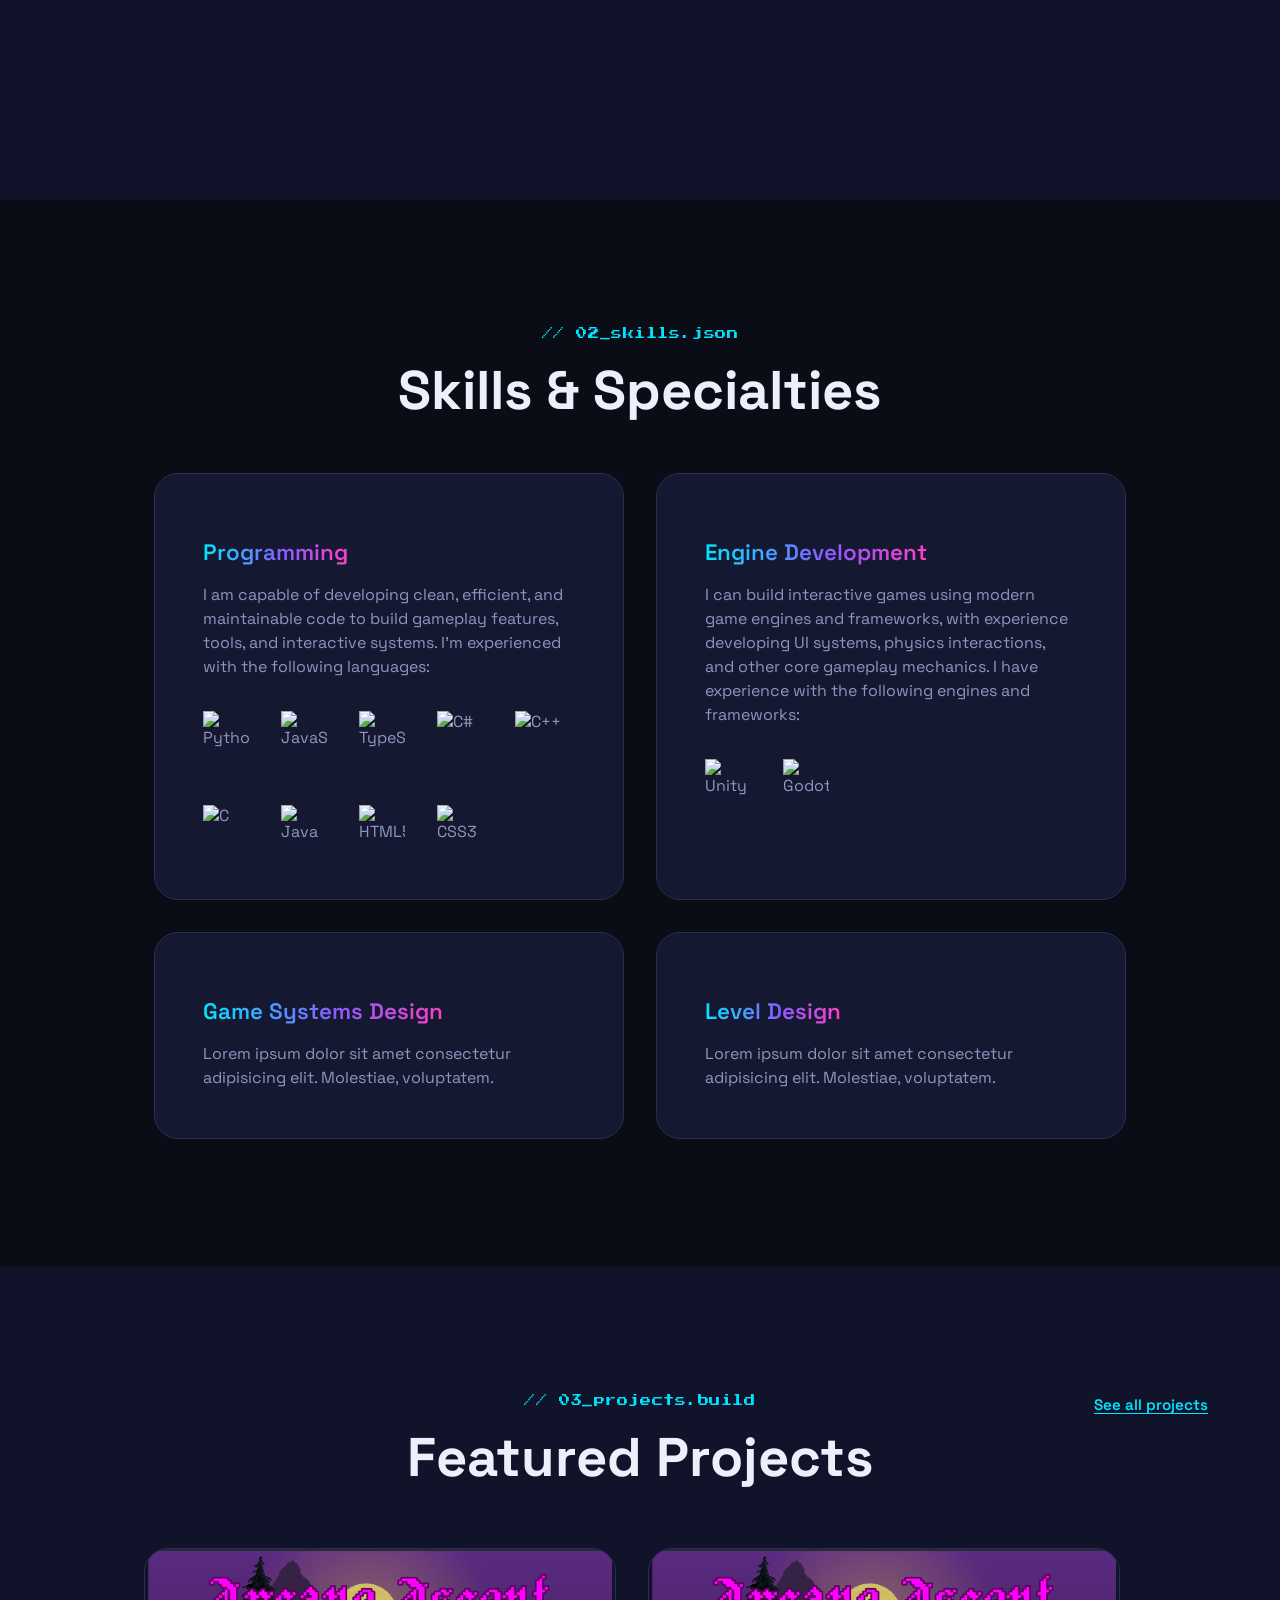
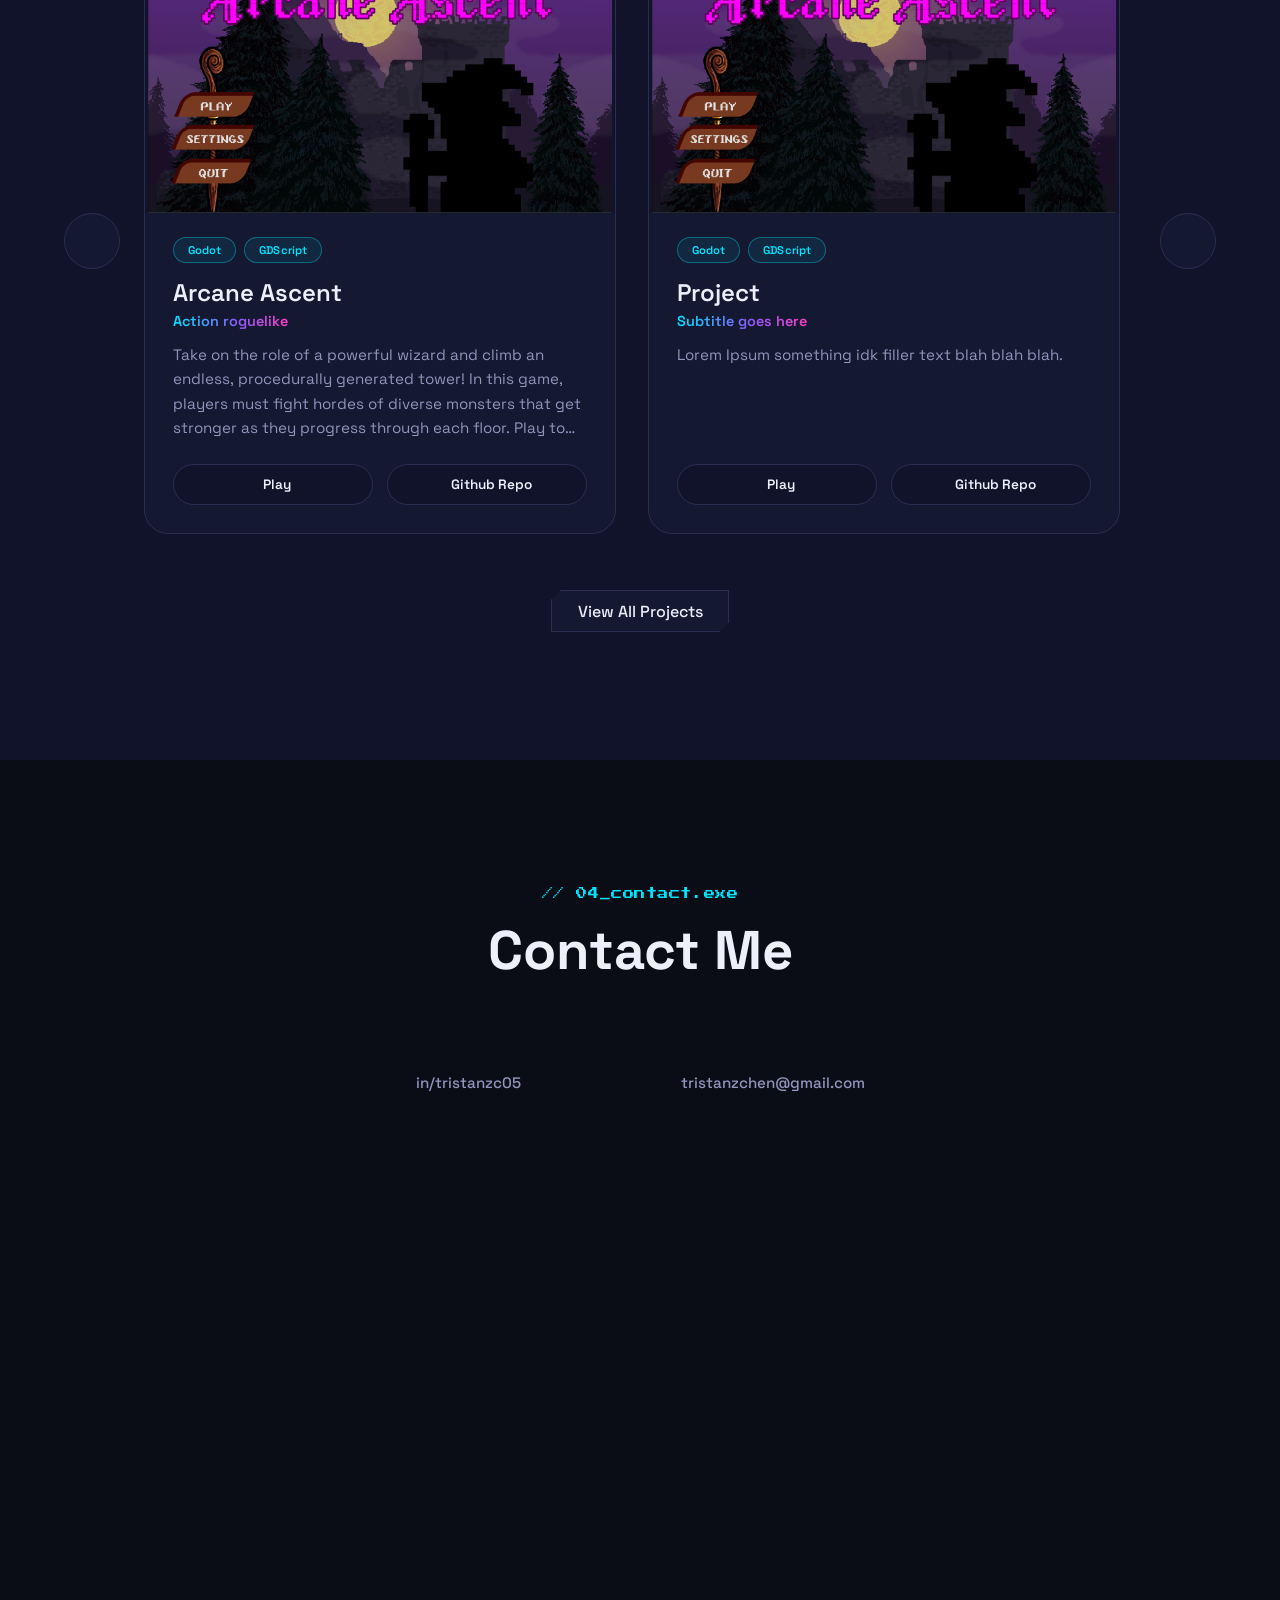
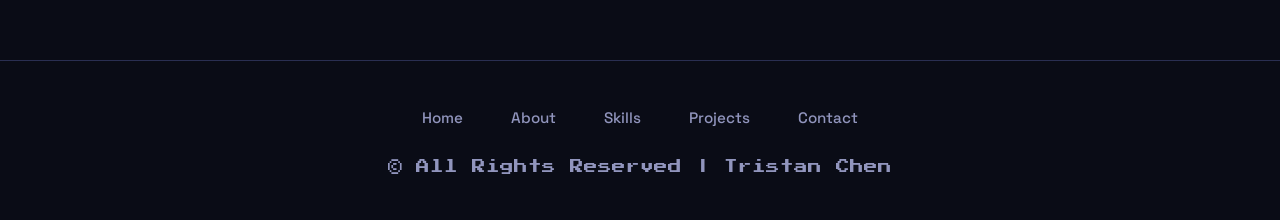
==== commit db3de6d0: "updated Arcane Ascent" ====
--- a/index.html
+++ b/index.html
@@ -243,12 +243,12 @@
                     </div>
                     <div class="project-body">
                         <div class="tech-stack">
-                            <span class="tech-pill">Unity</span>
-                            <span class="tech-pill">C#</span>
+                            <span class="tech-pill">Godot</span>
+                            <span class="tech-pill">GDScript</span>
                         </div>
                         <h3>Arcane Ascent</h3>
                         <p class="project-subtitle">Action roguelike</p>
-                        <p class="project-desc">Action Roguelike game that features procedural generation and endless gameplay.</p>
+                        <p class="project-desc">Take on the role of a powerful wizard and climb an endless, procedurally generated tower! In this game, players must fight hordes of diverse monsters that get stronger as they progress through each floor. Play to see how many floors you can beat by using the game's spell-based combat and upgrades system effectively!</p>
                         <div class="project-links">
                             <a class="project-link" href="#" target="_blank">
                                 <i class="fa-solid fa-play"></i> Play
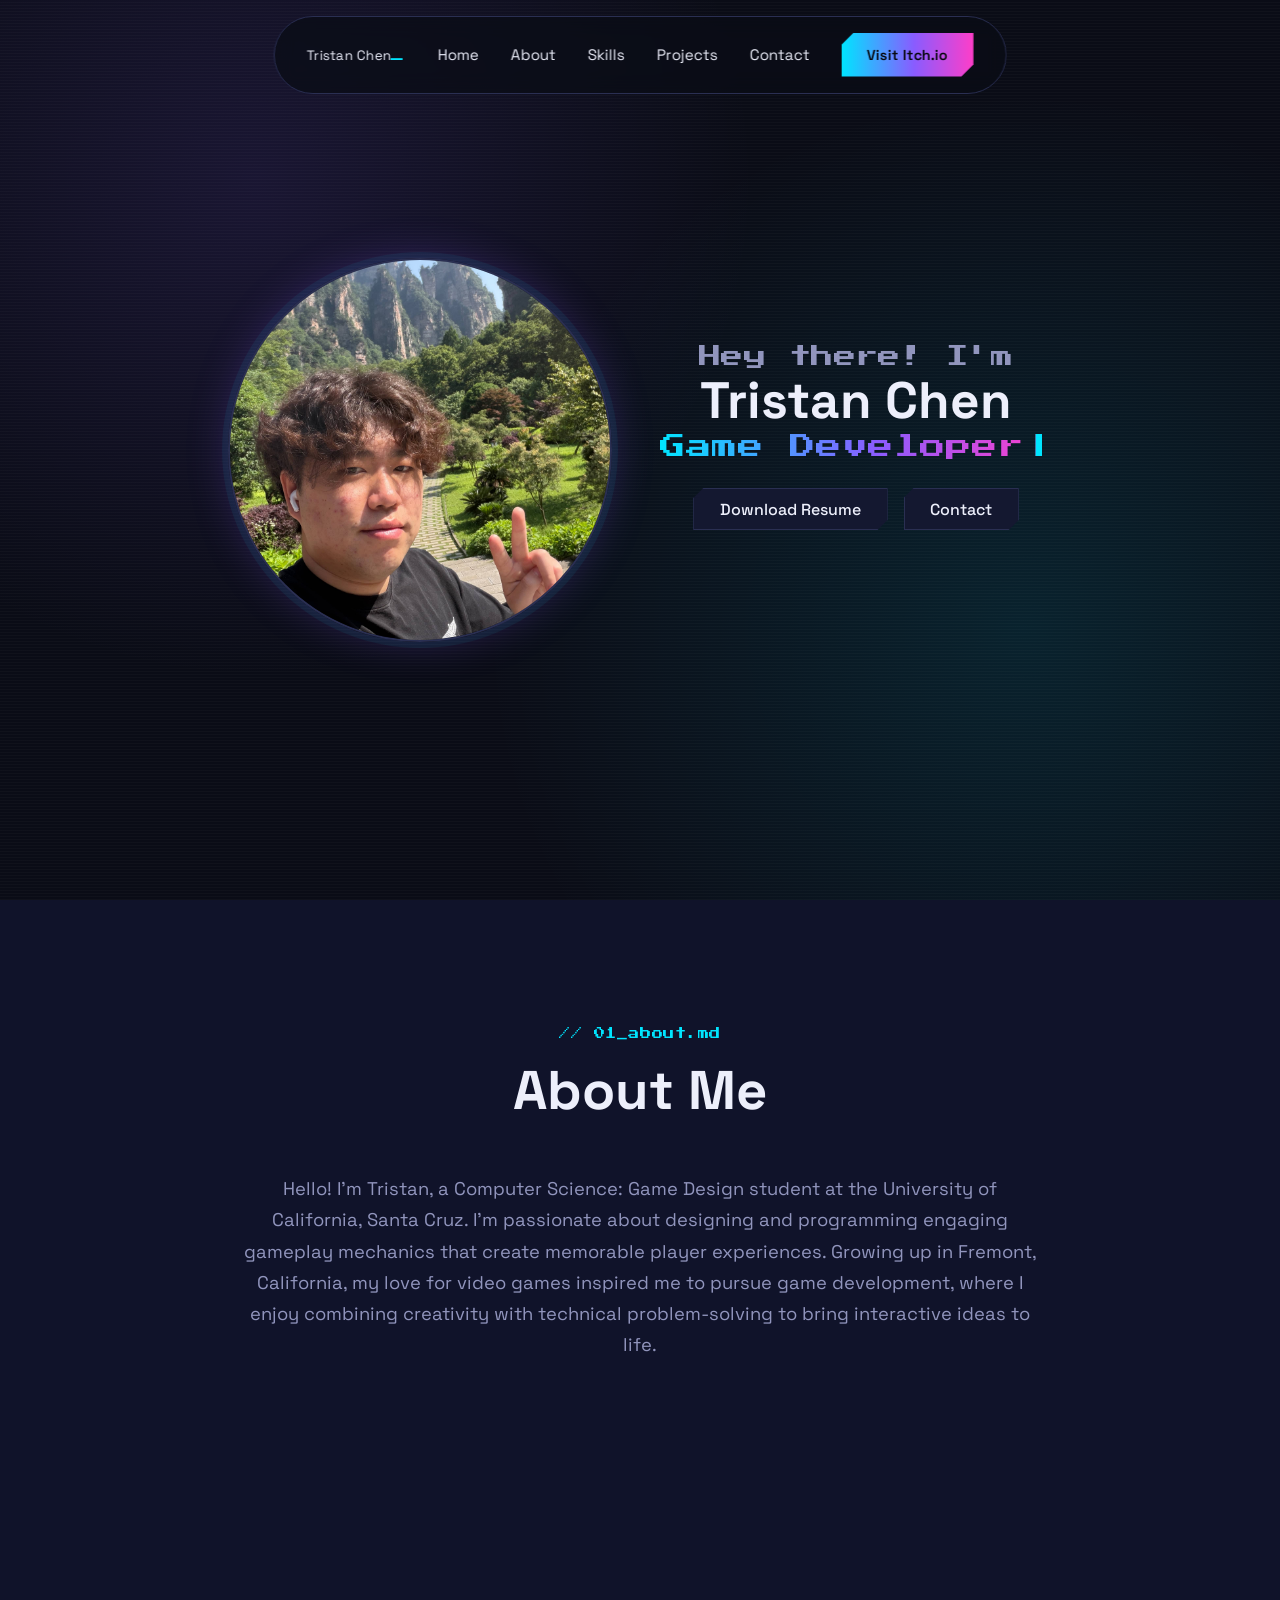
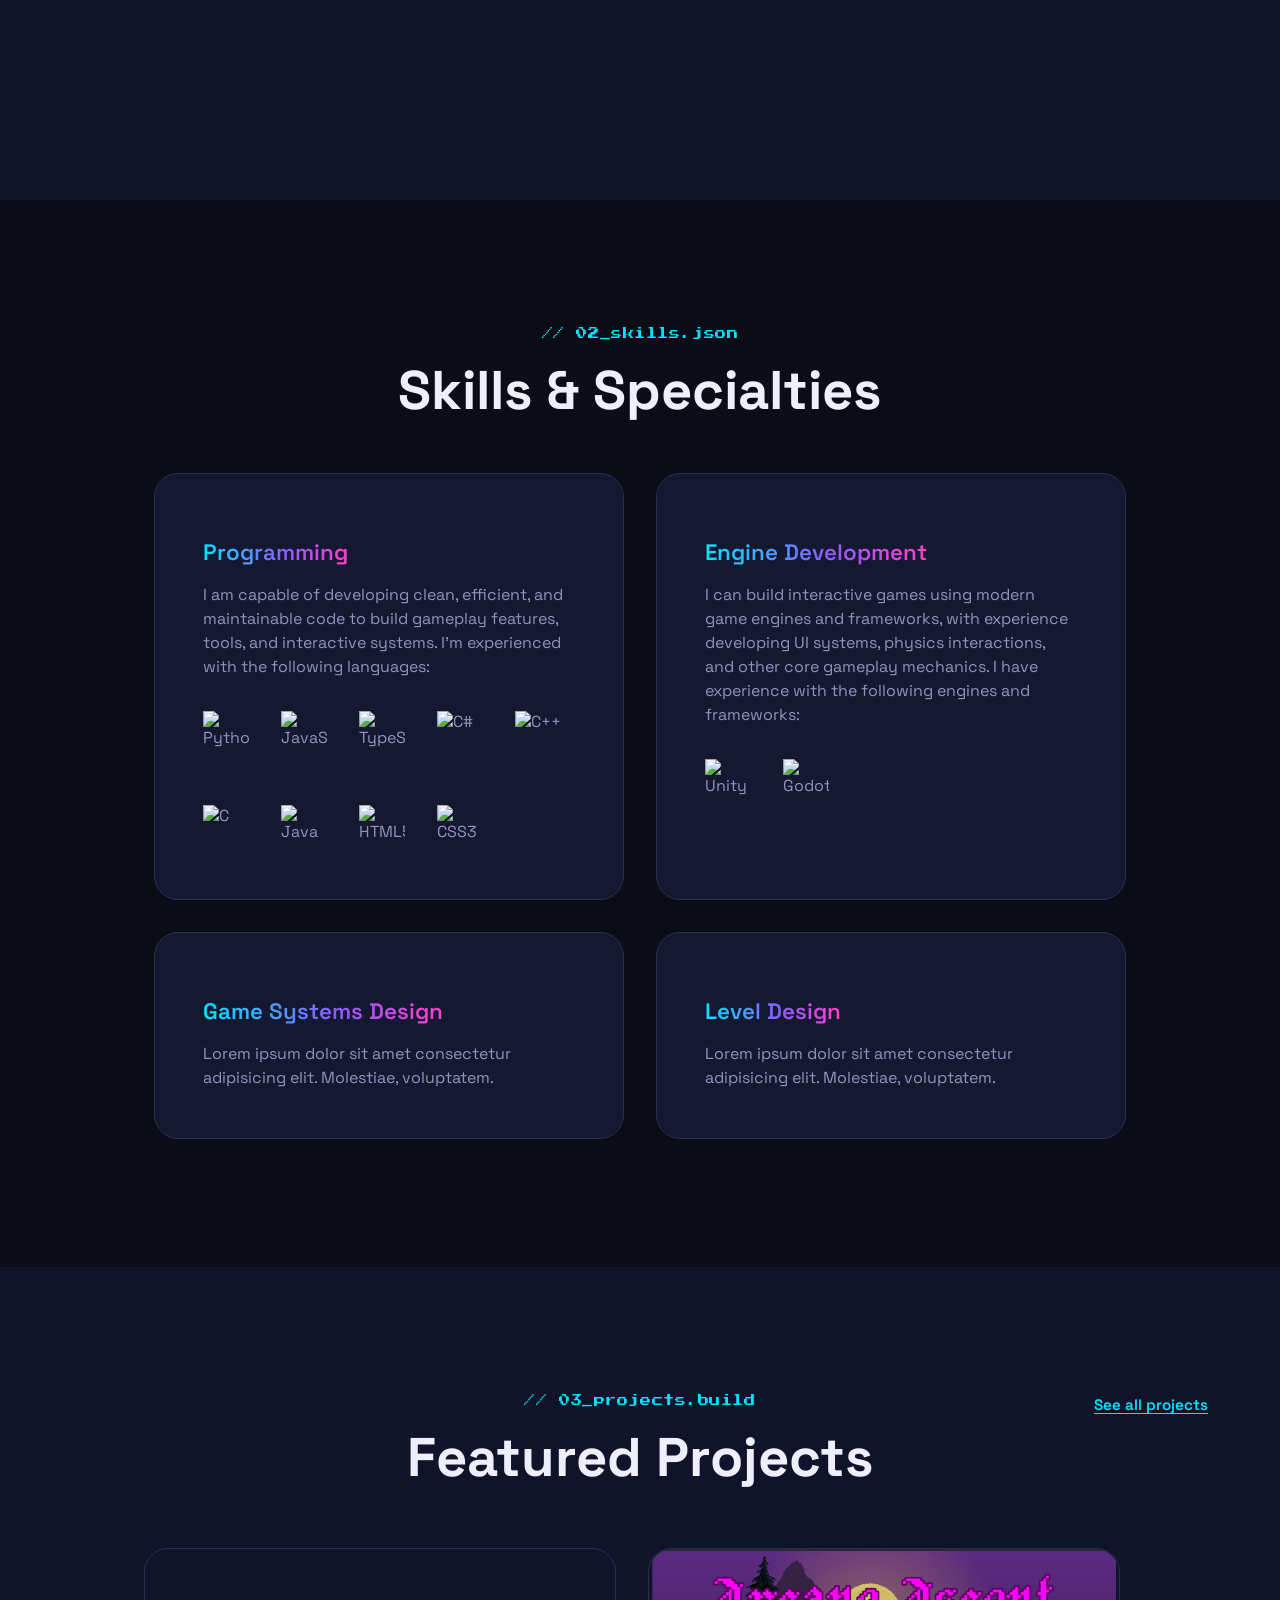
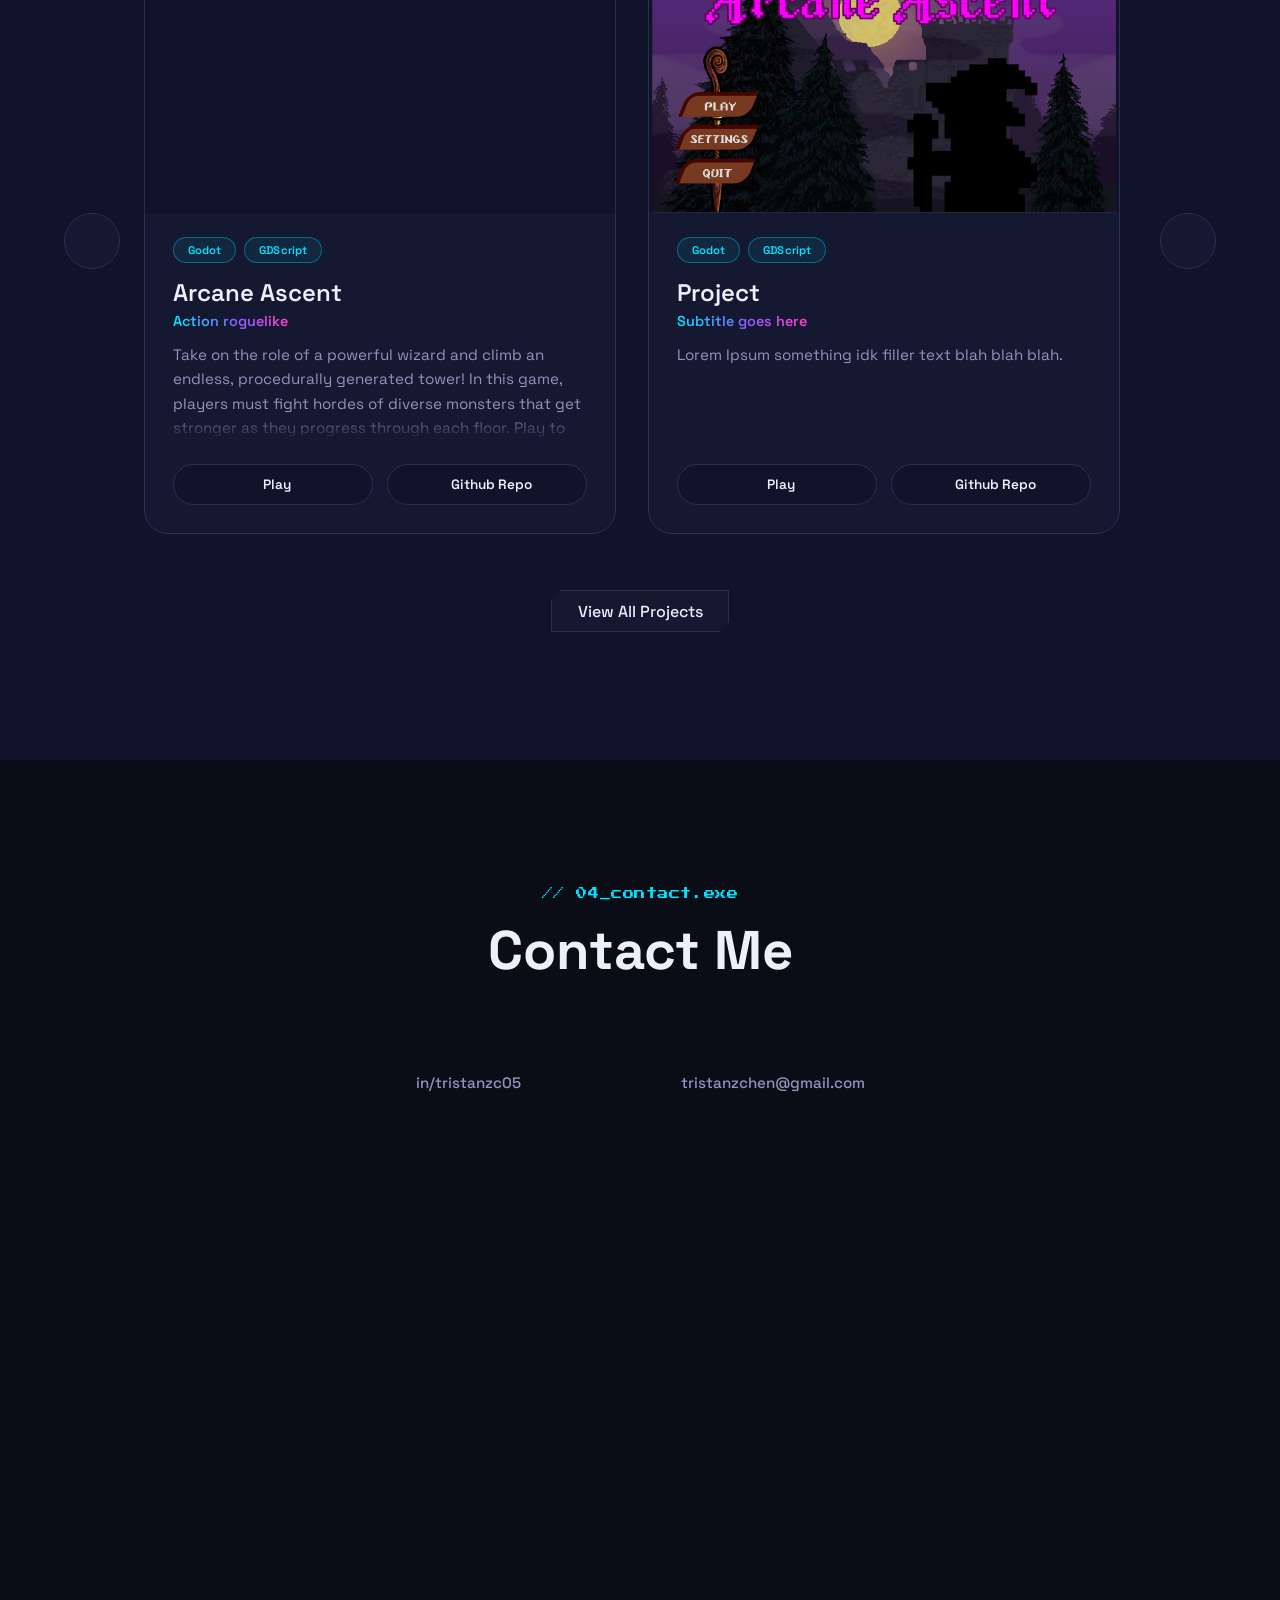
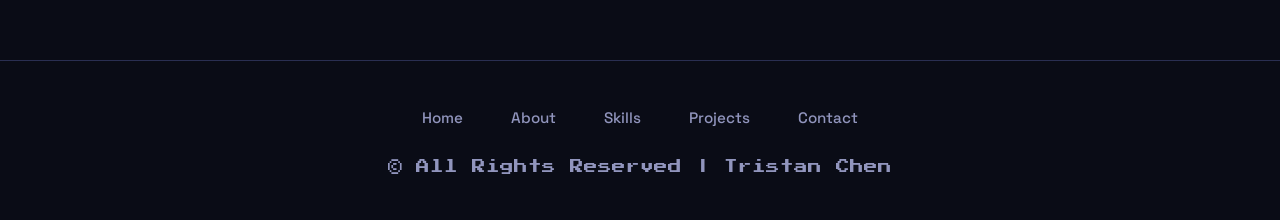
==== commit bfce2d46: "Added arcane ascent youtube embed" ====
--- a/index.html
+++ b/index.html
@@ -239,7 +239,7 @@
 
                 <div class="project-card reveal">
                     <div class="project-media">
-                        <img src="assets/ArcaneAscentTitleCard.png" alt="Arcane Ascent screenshot">
+                        <iframe width="560" height="315" src="https://www.youtube.com/embed/3Ebnly2m9jg?si=ziDqMPIf7Yk0W-87" title="YouTube video player" frameborder="0" allow="accelerometer; autoplay; clipboard-write; encrypted-media; gyroscope; picture-in-picture; web-share" referrerpolicy="strict-origin-when-cross-origin" allowfullscreen></iframe>
                     </div>
                     <div class="project-body">
                         <div class="tech-stack">
@@ -250,10 +250,10 @@
                         <p class="project-subtitle">Action roguelike</p>
                         <p class="project-desc">Take on the role of a powerful wizard and climb an endless, procedurally generated tower! In this game, players must fight hordes of diverse monsters that get stronger as they progress through each floor. Play to see how many floors you can beat by using the game's spell-based combat and upgrades system effectively!</p>
                         <div class="project-links">
-                            <a class="project-link" href="#" target="_blank">
+                            <a class="project-link" href="https://simpanzee05.itch.io/arcane-ascent" target="_blank">
                                 <i class="fa-solid fa-play"></i> Play
                             </a>
-                            <a class="project-link" href="https://github.com/Simpanzee" target="_blank">
+                            <a class="project-link" href="https://github.com/Simpanzee/Arcane-Ascent" target="_blank">
                                 <i class="fa-brands fa-github"></i> Github Repo
                             </a>
                         </div>
--- a/css/style.css
+++ b/css/style.css
@@ -493,7 +493,6 @@
     border: 1.5px solid var(--border);
     background: var(--surface);
     border-radius: 1.5rem;
-    overflow: hidden;
     display: flex;
     flex-direction: column;
     align-items: stretch;
@@ -504,6 +503,7 @@
     transform: translateY(-10px);
     background: var(--surface-hover);
     box-shadow: 0 16px 34px rgba(0,0,0,0.45);
+    z-index: 5;
 }
 
 .project-media{
@@ -511,6 +511,7 @@
     aspect-ratio: 16 / 9;
     background: var(--bg-alt-solid);
     overflow: hidden;
+    border-radius: 1.5rem 1.5rem 0 0;
 }
 .project-media img,
 .project-media video,
@@ -563,14 +564,32 @@
 }
 
 .project-desc{
+    position: relative;
     color: var(--text-muted);
     font-size: 0.95rem;
     line-height: 1.6;
-    display: -webkit-box;
-    -webkit-line-clamp: 4;
-    -webkit-box-orient: vertical;
+    max-height: 6.4em;
+    min-height: 6.4em;
     overflow: hidden;
-    min-height: 6.4em;
+    transition: max-height 0.4s ease-in-out;
+}
+.project-desc::after{
+    content: '';
+    position: absolute;
+    left: 0;
+    right: 0;
+    bottom: 0;
+    height: 1.8em;
+    background: linear-gradient(to bottom, rgba(20,24,48,0), var(--surface));
+    opacity: 1;
+    transition: opacity 0.3s ease-in-out;
+    pointer-events: none;
+}
+.project-card:hover .project-desc{
+    max-height: 40em;
+}
+.project-card:hover .project-desc::after{
+    opacity: 0;
 }
 
 .project-links{
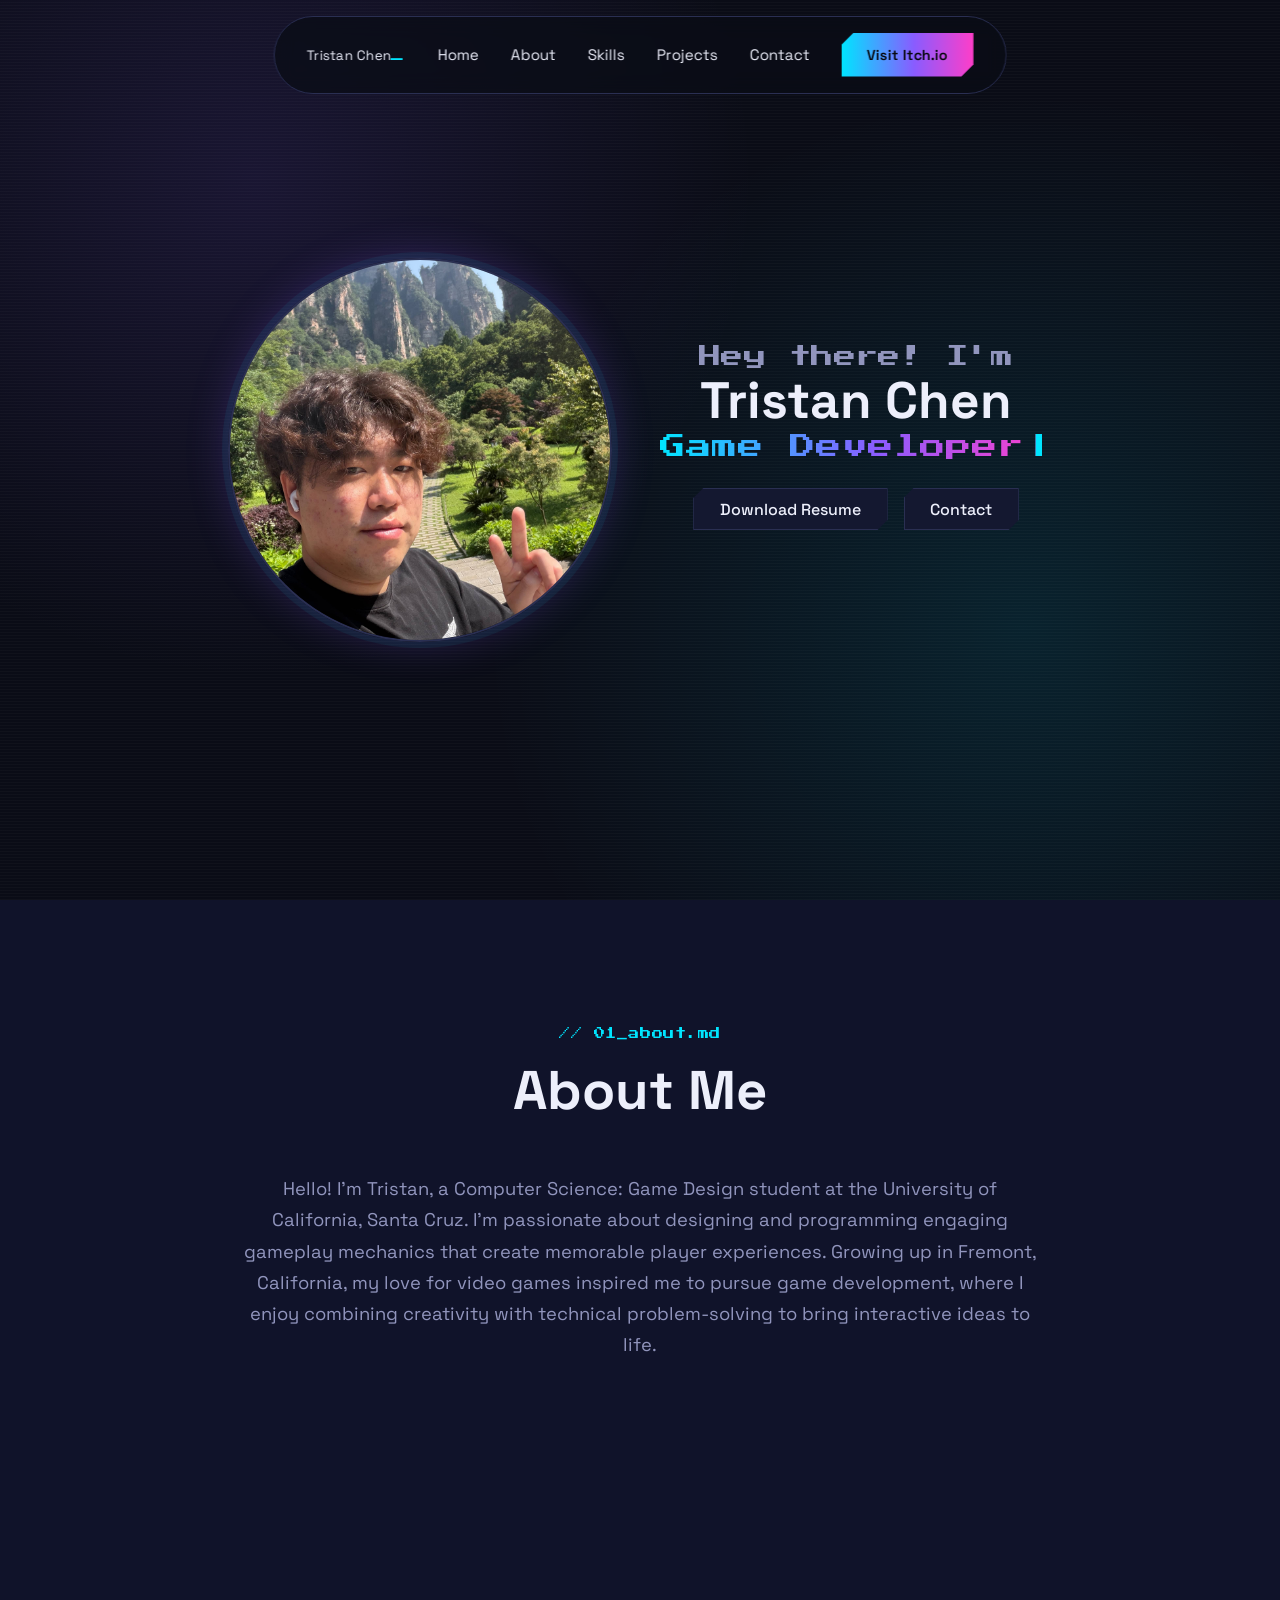
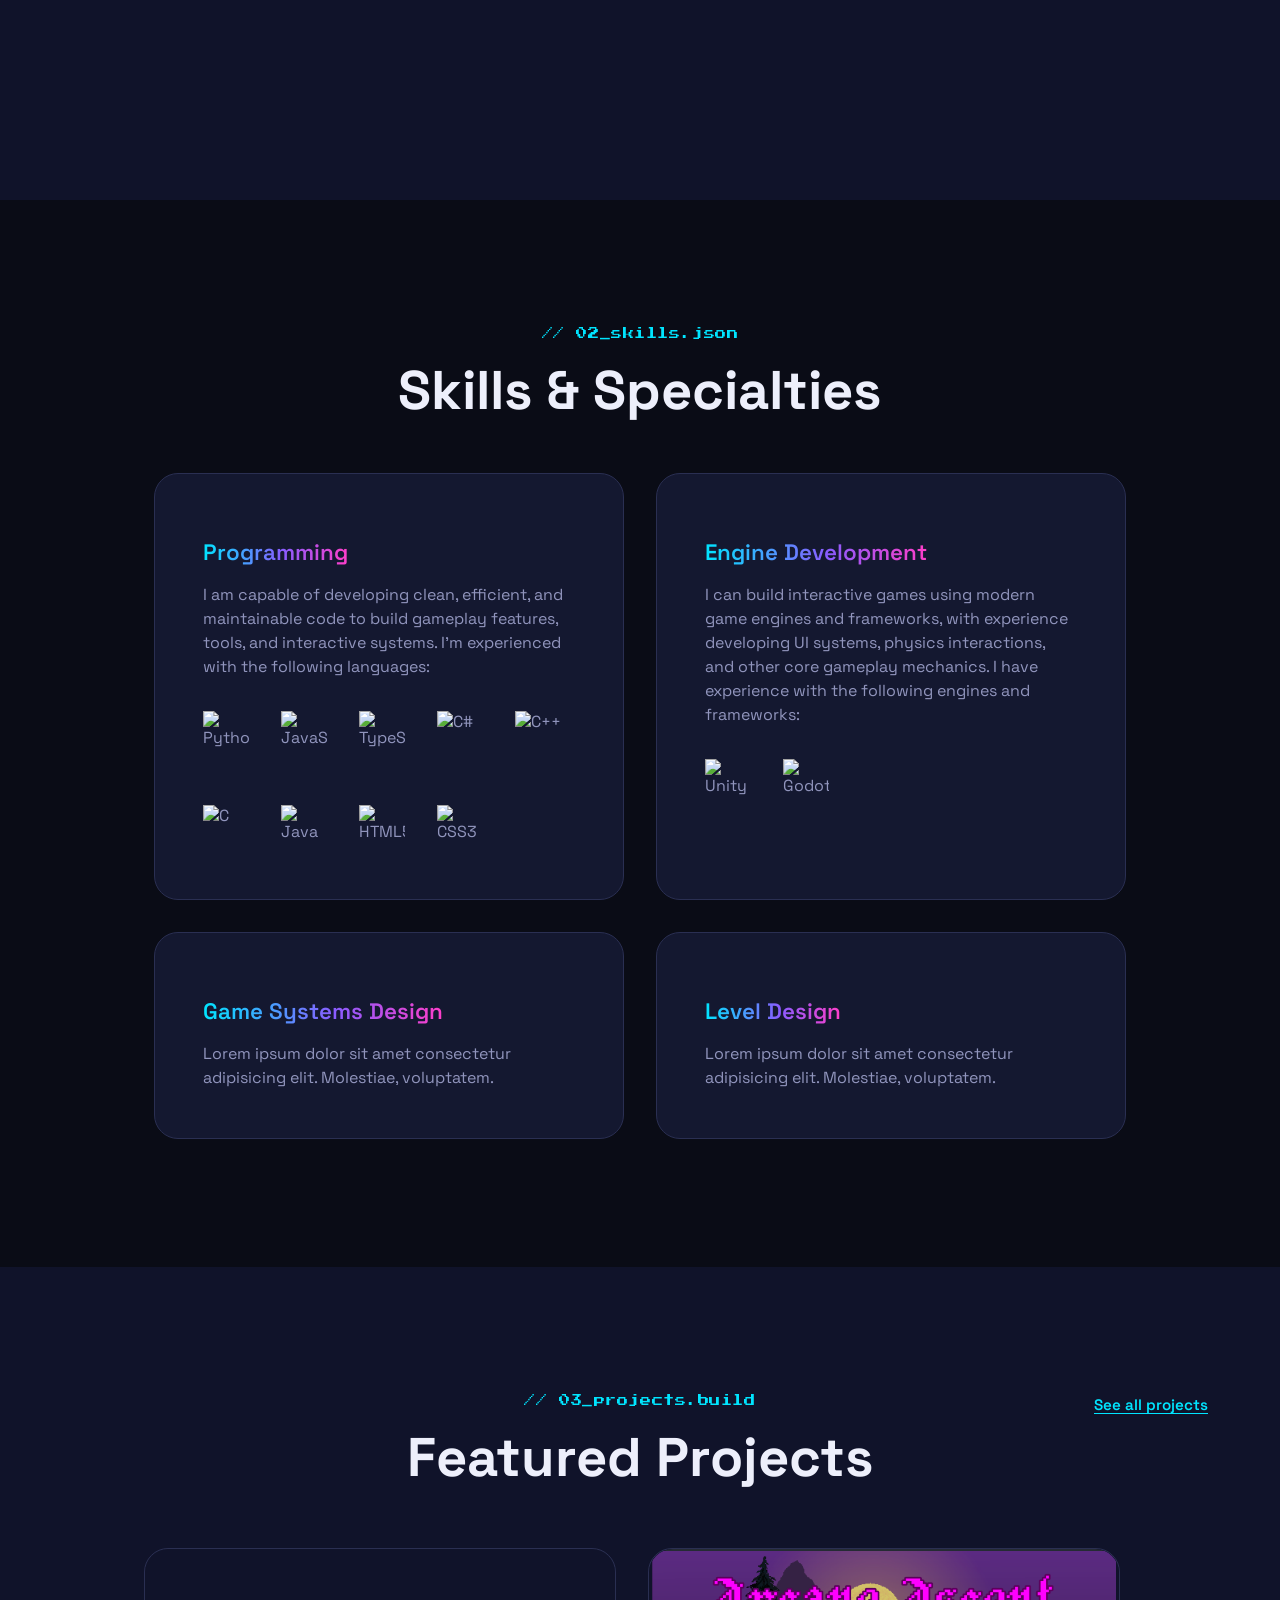
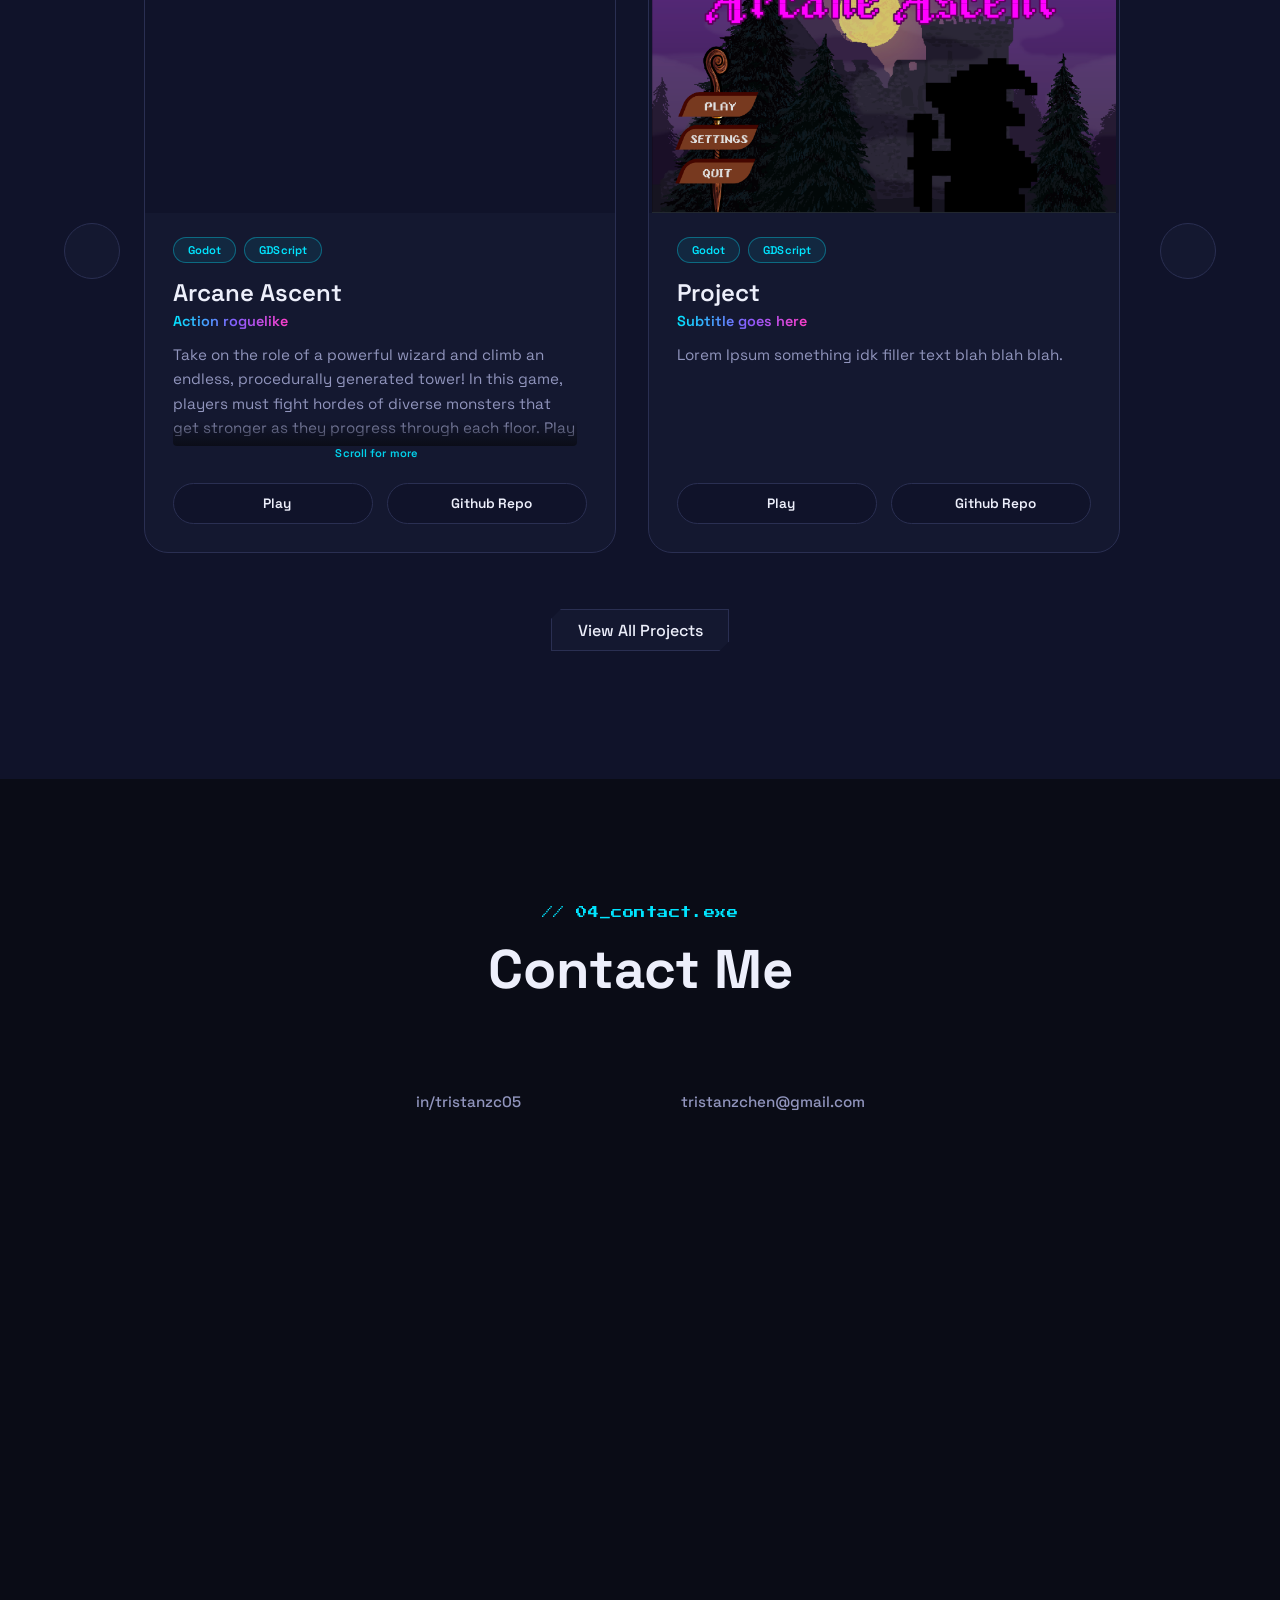
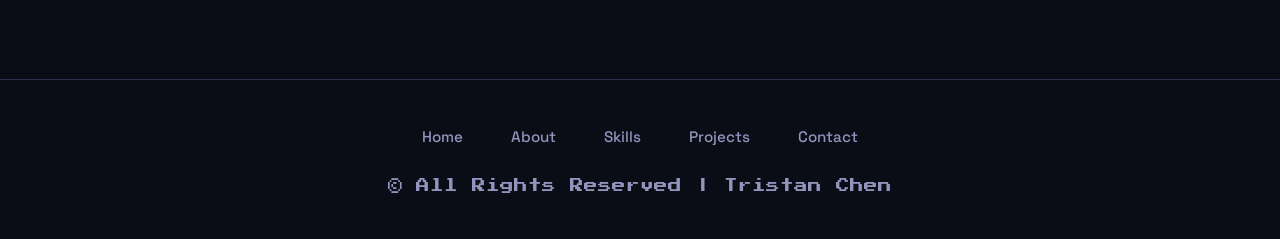
==== commit 0c60fd73: "Improved UX of project section again" ====
--- a/index.html
+++ b/index.html
@@ -248,7 +248,10 @@
                         </div>
                         <h3>Arcane Ascent</h3>
                         <p class="project-subtitle">Action roguelike</p>
-                        <p class="project-desc">Take on the role of a powerful wizard and climb an endless, procedurally generated tower! In this game, players must fight hordes of diverse monsters that get stronger as they progress through each floor. Play to see how many floors you can beat by using the game's spell-based combat and upgrades system effectively!</p>
+                        <div class="project-desc-wrap">
+                            <p class="project-desc">Take on the role of a powerful wizard and climb an endless, procedurally generated tower! In this game, players must fight hordes of diverse monsters that get stronger as they progress through each floor. Play to see how many floors you can beat by using the game's spell-based combat and upgrades system effectively!</p>
+                            <span class="scroll-hint" aria-hidden="true">Scroll for more <i class="fa-solid fa-chevron-down"></i></span>
+                        </div>
                         <div class="project-links">
                             <a class="project-link" href="https://simpanzee05.itch.io/arcane-ascent" target="_blank">
                                 <i class="fa-solid fa-play"></i> Play
@@ -271,7 +274,10 @@
                         </div>
                         <h3>Project</h3>
                         <p class="project-subtitle">Subtitle goes here</p>
-                        <p class="project-desc">Lorem Ipsum something idk filler text blah blah blah.</p>
+                        <div class="project-desc-wrap">
+                            <p class="project-desc">Lorem Ipsum something idk filler text blah blah blah.</p>
+                            <span class="scroll-hint" aria-hidden="true">Scroll for more <i class="fa-solid fa-chevron-down"></i></span>
+                        </div>
                         <div class="project-links">
                             <a class="project-link" href="#" target="_blank">
                                 <i class="fa-solid fa-play"></i> Play
@@ -294,7 +300,10 @@
                         </div>
                         <h3>Project</h3>
                         <p class="project-subtitle">Subtitle goes here</p>
-                        <p class="project-desc">Lorem Ipsum something idk filler text blah blah blah.</p>
+                        <div class="project-desc-wrap">
+                            <p class="project-desc">Lorem Ipsum something idk filler text blah blah blah.</p>
+                            <span class="scroll-hint" aria-hidden="true">Scroll for more <i class="fa-solid fa-chevron-down"></i></span>
+                        </div>
                         <div class="project-links">
                             <a class="project-link" href="#" target="_blank">
                                 <i class="fa-solid fa-play"></i> Play
@@ -317,7 +326,10 @@
                         </div>
                         <h3>Project</h3>
                         <p class="project-subtitle">Subtitle goes here</p>
-                        <p class="project-desc">Lorem Ipsum something idk filler text blah blah blah.</p>
+                        <div class="project-desc-wrap">
+                            <p class="project-desc">Lorem Ipsum something idk filler text blah blah blah.</p>
+                            <span class="scroll-hint" aria-hidden="true">Scroll for more <i class="fa-solid fa-chevron-down"></i></span>
+                        </div>
                         <div class="project-links">
                             <a class="project-link" href="#" target="_blank">
                                 <i class="fa-solid fa-play"></i> Play
--- a/css/style.css
+++ b/css/style.css
@@ -454,11 +454,10 @@
     flex: 1 1 0%;
     min-width: 0;
     gap: 2rem;
-    overflow-x: auto;
+    overflow: hidden;
     scroll-snap-type: x mandatory;
     scroll-behavior: smooth;
     padding: 0.5rem;
-    scrollbar-width: none;
 }
 .projects-grid::-webkit-scrollbar{
     display: none;
@@ -493,6 +492,7 @@
     border: 1.5px solid var(--border);
     background: var(--surface);
     border-radius: 1.5rem;
+    overflow: hidden;
     display: flex;
     flex-direction: column;
     align-items: stretch;
@@ -503,7 +503,6 @@
     transform: translateY(-10px);
     background: var(--surface-hover);
     box-shadow: 0 16px 34px rgba(0,0,0,0.45);
-    z-index: 5;
 }
 
 .project-media{
@@ -564,32 +563,79 @@
 }
 
 .project-desc{
-    position: relative;
     color: var(--text-muted);
     font-size: 0.95rem;
     line-height: 1.6;
-    max-height: 6.4em;
-    min-height: 6.4em;
-    overflow: hidden;
-    transition: max-height 0.4s ease-in-out;
-}
-.project-desc::after{
+    height: 6.4em;
+    overflow-y: auto;
+    overflow-x: hidden;
+    padding-right: 0.6rem;
+    overscroll-behavior: contain;
+    scrollbar-width: thin;
+    scrollbar-color: var(--cyan) var(--bg-alt-solid);
+}
+.project-desc::-webkit-scrollbar{
+    width: 6px;
+}
+.project-desc::-webkit-scrollbar-track{
+    background: var(--bg-alt-solid);
+    border-radius: 3px;
+}
+.project-desc::-webkit-scrollbar-thumb{
+    background: var(--cyan);
+    border-radius: 3px;
+}
+
+.project-desc-wrap{
+    position: relative;
+    width: 100%;
+}
+.project-desc-wrap::after{
     content: '';
     position: absolute;
     left: 0;
-    right: 0;
-    bottom: 0;
-    height: 1.8em;
-    background: linear-gradient(to bottom, rgba(20,24,48,0), var(--surface));
+    right: 0.6rem;
+    top: 4.8em;
+    height: 1.6em;
+    background: linear-gradient(to bottom, rgba(10,12,22,0), rgba(10,12,22,0.92));
+    opacity: 0;
+    pointer-events: none;
+    transition: opacity 0.25s ease-in-out;
+    border-radius: 0 0 4px 4px;
+}
+.project-desc-wrap.has-overflow:not(.at-bottom)::after{
     opacity: 1;
-    transition: opacity 0.3s ease-in-out;
+}
+.scroll-hint{
+    display: flex;
+    align-items: center;
+    justify-content: center;
+    gap: 0.4rem;
+    height: 1.2em;
+    margin-top: 0.35rem;
+    color: var(--cyan);
+    font-size: 0.7rem;
+    font-weight: 600;
+    letter-spacing: 0.01em;
+    opacity: 0;
     pointer-events: none;
-}
-.project-card:hover .project-desc{
-    max-height: 40em;
-}
-.project-card:hover .project-desc::after{
-    opacity: 0;
+    transition: opacity 0.25s ease-in-out;
+}
+.project-desc-wrap.has-overflow:not(.at-bottom) .scroll-hint{
+    opacity: 0.9;
+}
+.scroll-hint i{
+    font-size: 0.65rem;
+    animation: hint-bounce 1.6s ease-in-out infinite;
+}
+@keyframes hint-bounce{
+    0%, 100%{ transform: translateY(0); }
+    50%{ transform: translateY(3px); }
+}
+@media (prefers-reduced-motion: reduce){
+    .scroll-hint i{
+        animation: none;
+    }
 }
 
 .project-links{
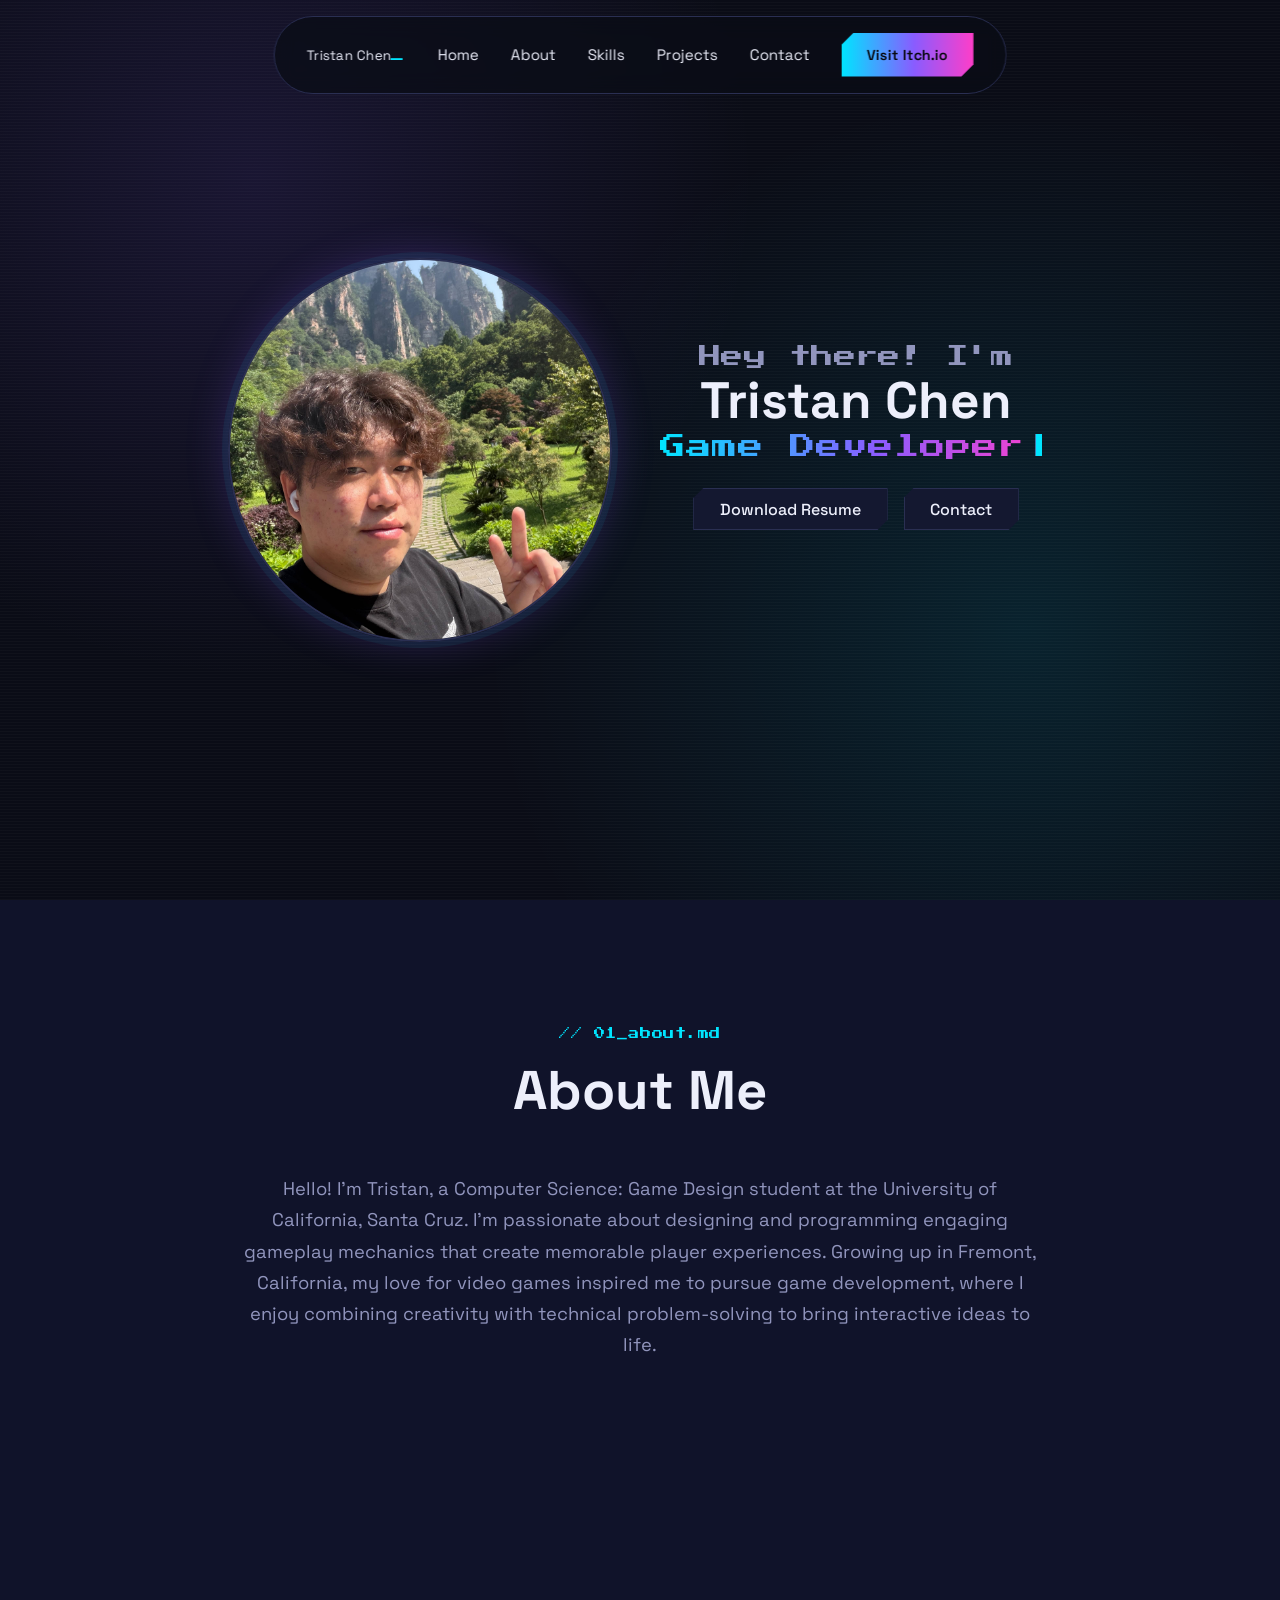
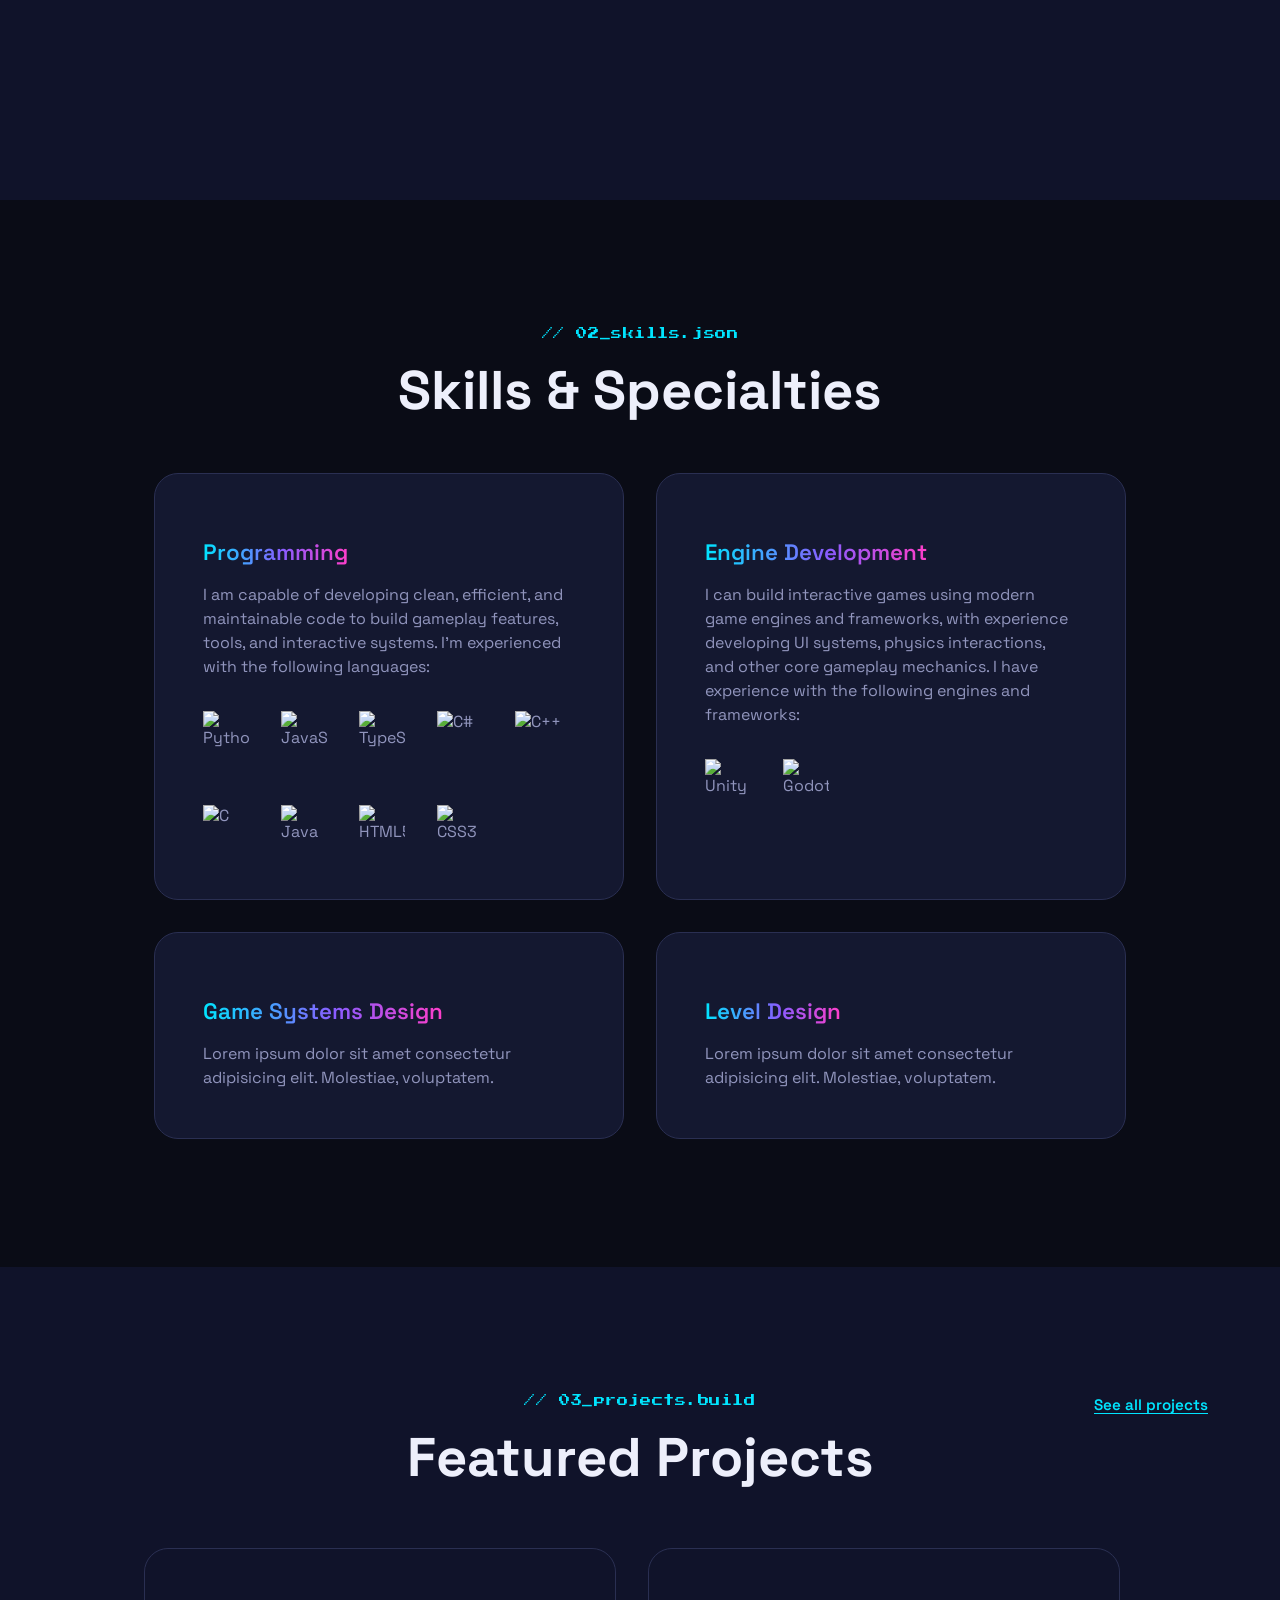
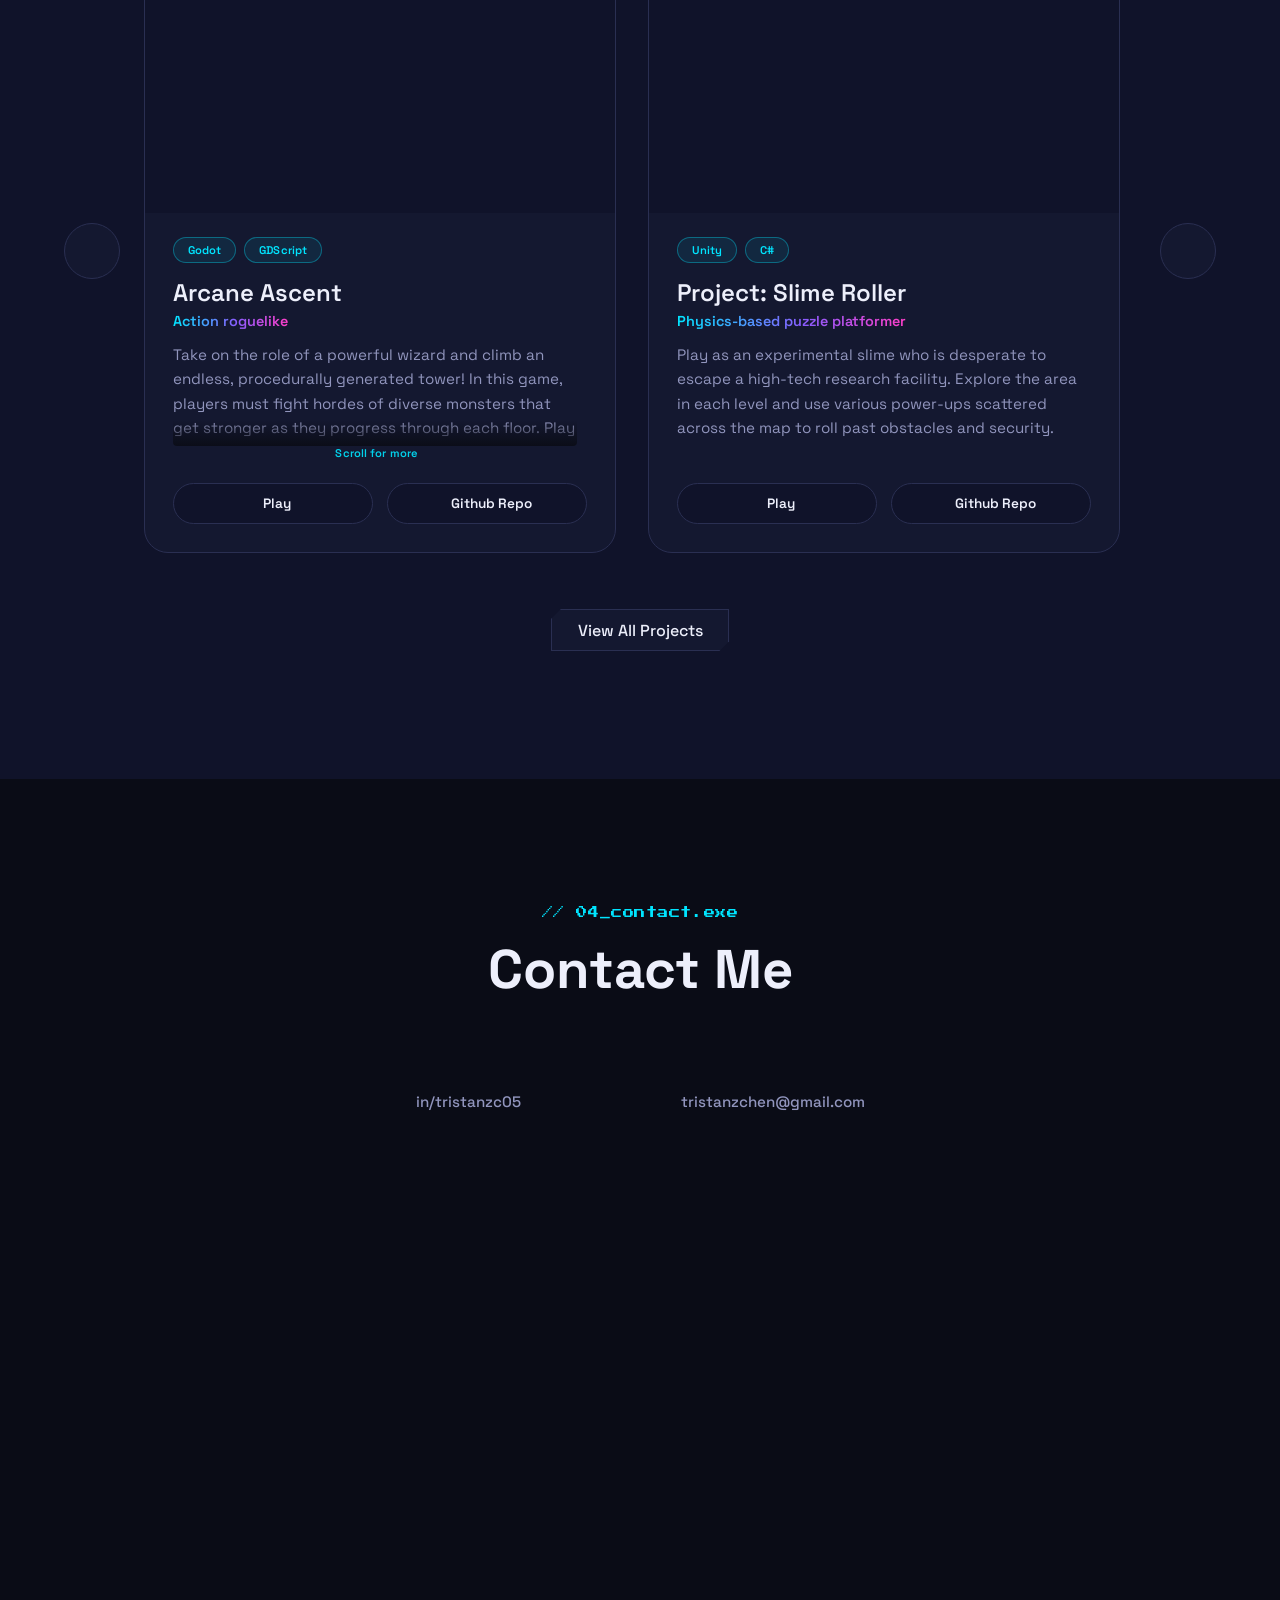
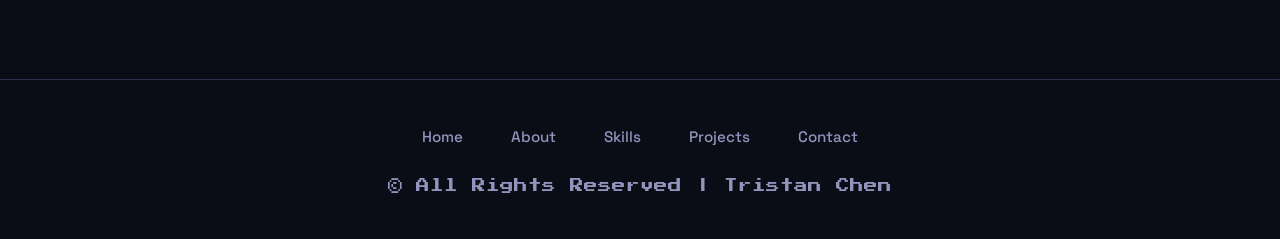
==== commit 13cc18a1: "Added Slime Roller" ====
--- a/index.html
+++ b/index.html
@@ -265,12 +265,38 @@
 
                 <div class="project-card reveal">
                     <div class="project-media">
-                        <img src="assets/ArcaneAscentTitleCard.png" alt="Project screenshot">
+                        <video src="assets/SlimeRollerGameplay.mp4" autoplay muted loop playsinline></video>
                     </div>
                     <div class="project-body">
                         <div class="tech-stack">
-                            <span class="tech-pill">Godot</span>
-                            <span class="tech-pill">GDScript</span>
+                            <span class="tech-pill">Unity</span>
+                            <span class="tech-pill">C#</span>
+                        </div>
+                        <h3>Project: Slime Roller</h3>
+                        <p class="project-subtitle">Physics-based puzzle platformer</p>
+                        <div class="project-desc-wrap">
+                            <p class="project-desc">Play as an experimental slime who is desperate to escape a high-tech research facility. Explore the area in each level and use various power-ups scattered across the map to roll past obstacles and security.</p>
+                            <span class="scroll-hint" aria-hidden="true">Scroll for more <i class="fa-solid fa-chevron-down"></i></span>
+                        </div>
+                        <div class="project-links">
+                            <a class="project-link" href="https://lorenzouk.itch.io/project-slime-roller" target="_blank">
+                                <i class="fa-solid fa-play"></i> Play
+                            </a>
+                            <a class="project-link" href="https://github.com/Edison272/SlimeRoller" target="_blank">
+                                <i class="fa-brands fa-github"></i> Github Repo
+                            </a>
+                        </div>
+                    </div>
+                </div>
+
+                <div class="project-card reveal">
+                    <div class="project-media">
+                        <img src="assets/ArcaneAscentTitleCard.png" alt="Project screenshot">
+                    </div>
+                    <div class="project-body">
+                        <div class="tech-stack">
+                            <span class="tech-pill">Unity</span>
+                            <span class="tech-pill">C#</span>
                         </div>
                         <h3>Project</h3>
                         <p class="project-subtitle">Subtitle goes here</p>
@@ -279,37 +305,8 @@
                             <span class="scroll-hint" aria-hidden="true">Scroll for more <i class="fa-solid fa-chevron-down"></i></span>
                         </div>
                         <div class="project-links">
-                            <a class="project-link" href="#" target="_blank">
+                            <a class="project-link" href="https://games.gdevelop-app.com/game-98ba5e50-d494-4ab6-bd02-a316441757c6/index.html" target="_blank">
                                 <i class="fa-solid fa-play"></i> Play
-                            </a>
-                            <a class="project-link" href="#" target="_blank">
-                                <i class="fa-brands fa-github"></i> Github Repo
-                            </a>
-                        </div>
-                    </div>
-                </div>
-
-                <div class="project-card reveal">
-                    <div class="project-media">
-                        <img src="assets/ArcaneAscentTitleCard.png" alt="Project screenshot">
-                    </div>
-                    <div class="project-body">
-                        <div class="tech-stack">
-                            <span class="tech-pill">Unity</span>
-                            <span class="tech-pill">C#</span>
-                        </div>
-                        <h3>Project</h3>
-                        <p class="project-subtitle">Subtitle goes here</p>
-                        <div class="project-desc-wrap">
-                            <p class="project-desc">Lorem Ipsum something idk filler text blah blah blah.</p>
-                            <span class="scroll-hint" aria-hidden="true">Scroll for more <i class="fa-solid fa-chevron-down"></i></span>
-                        </div>
-                        <div class="project-links">
-                            <a class="project-link" href="#" target="_blank">
-                                <i class="fa-solid fa-play"></i> Play
-                            </a>
-                            <a class="project-link" href="#" target="_blank">
-                                <i class="fa-brands fa-github"></i> Github Repo
                             </a>
                         </div>
                     </div>
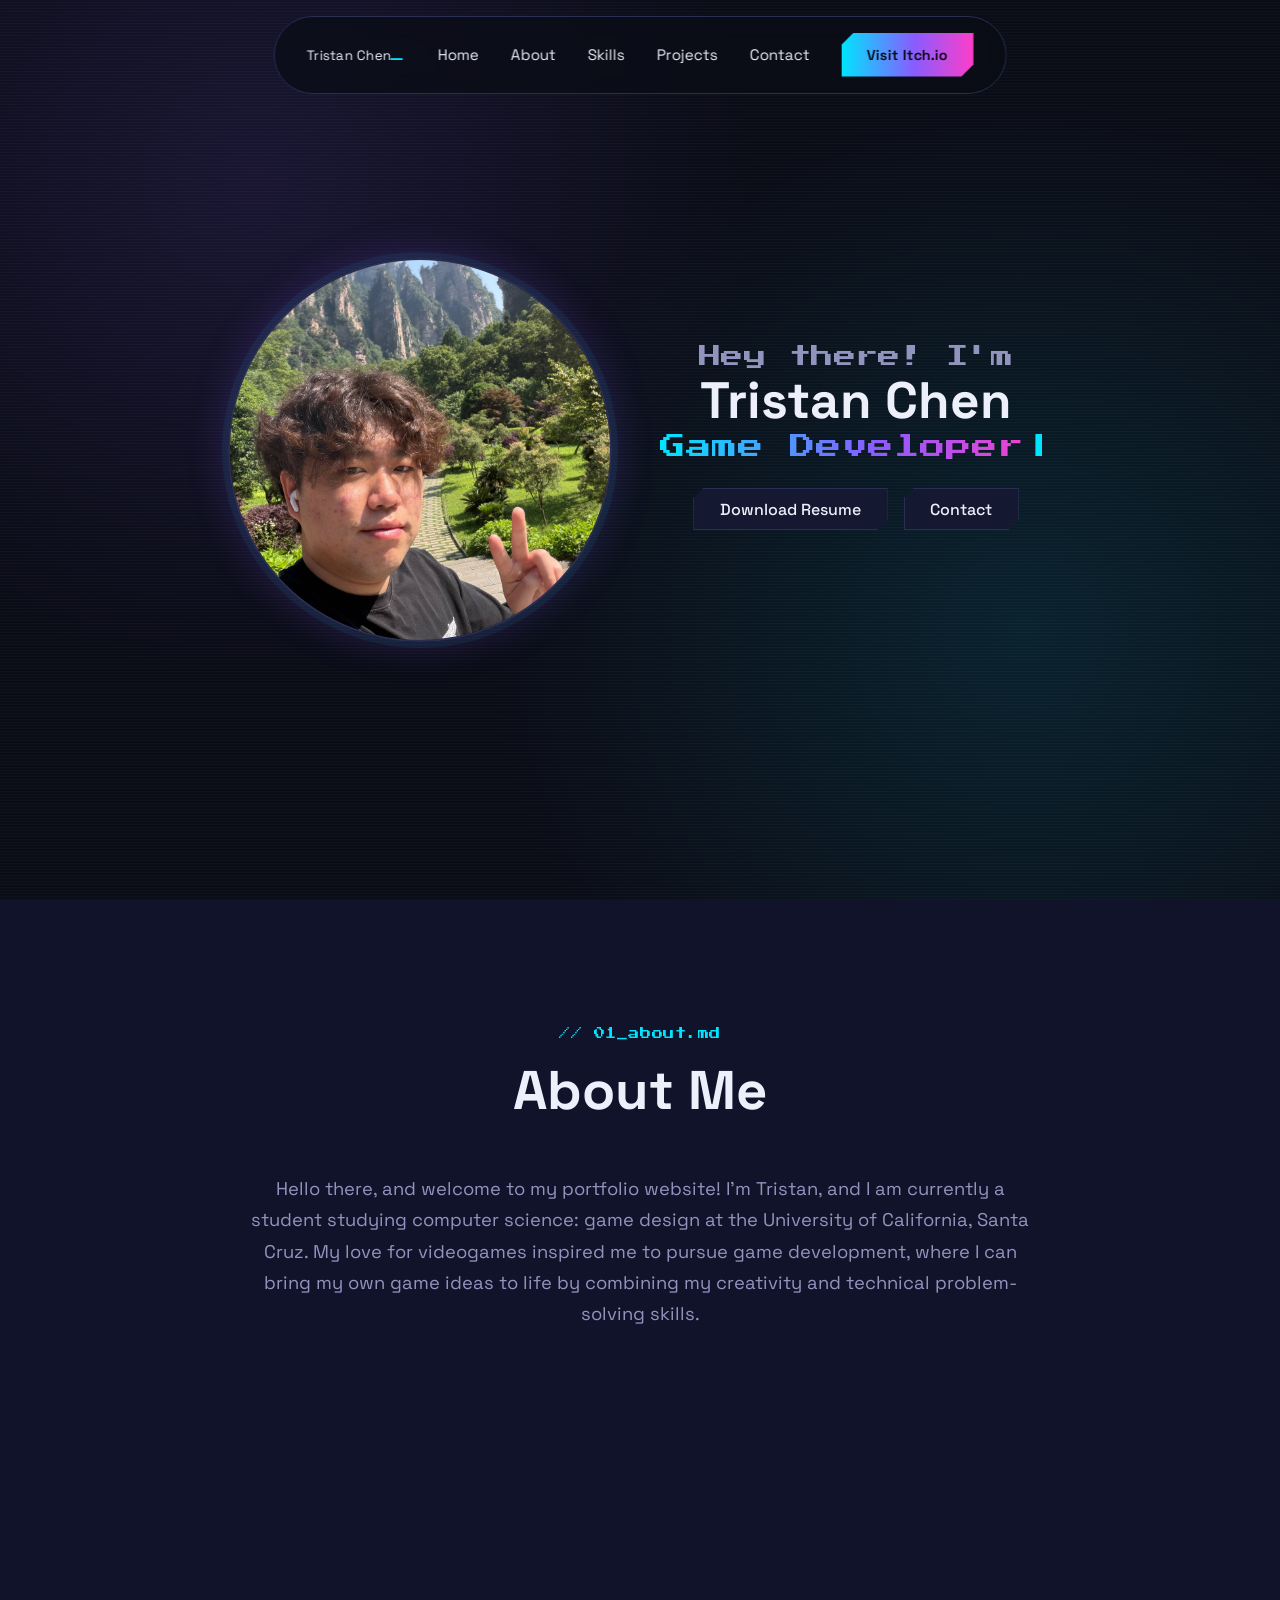
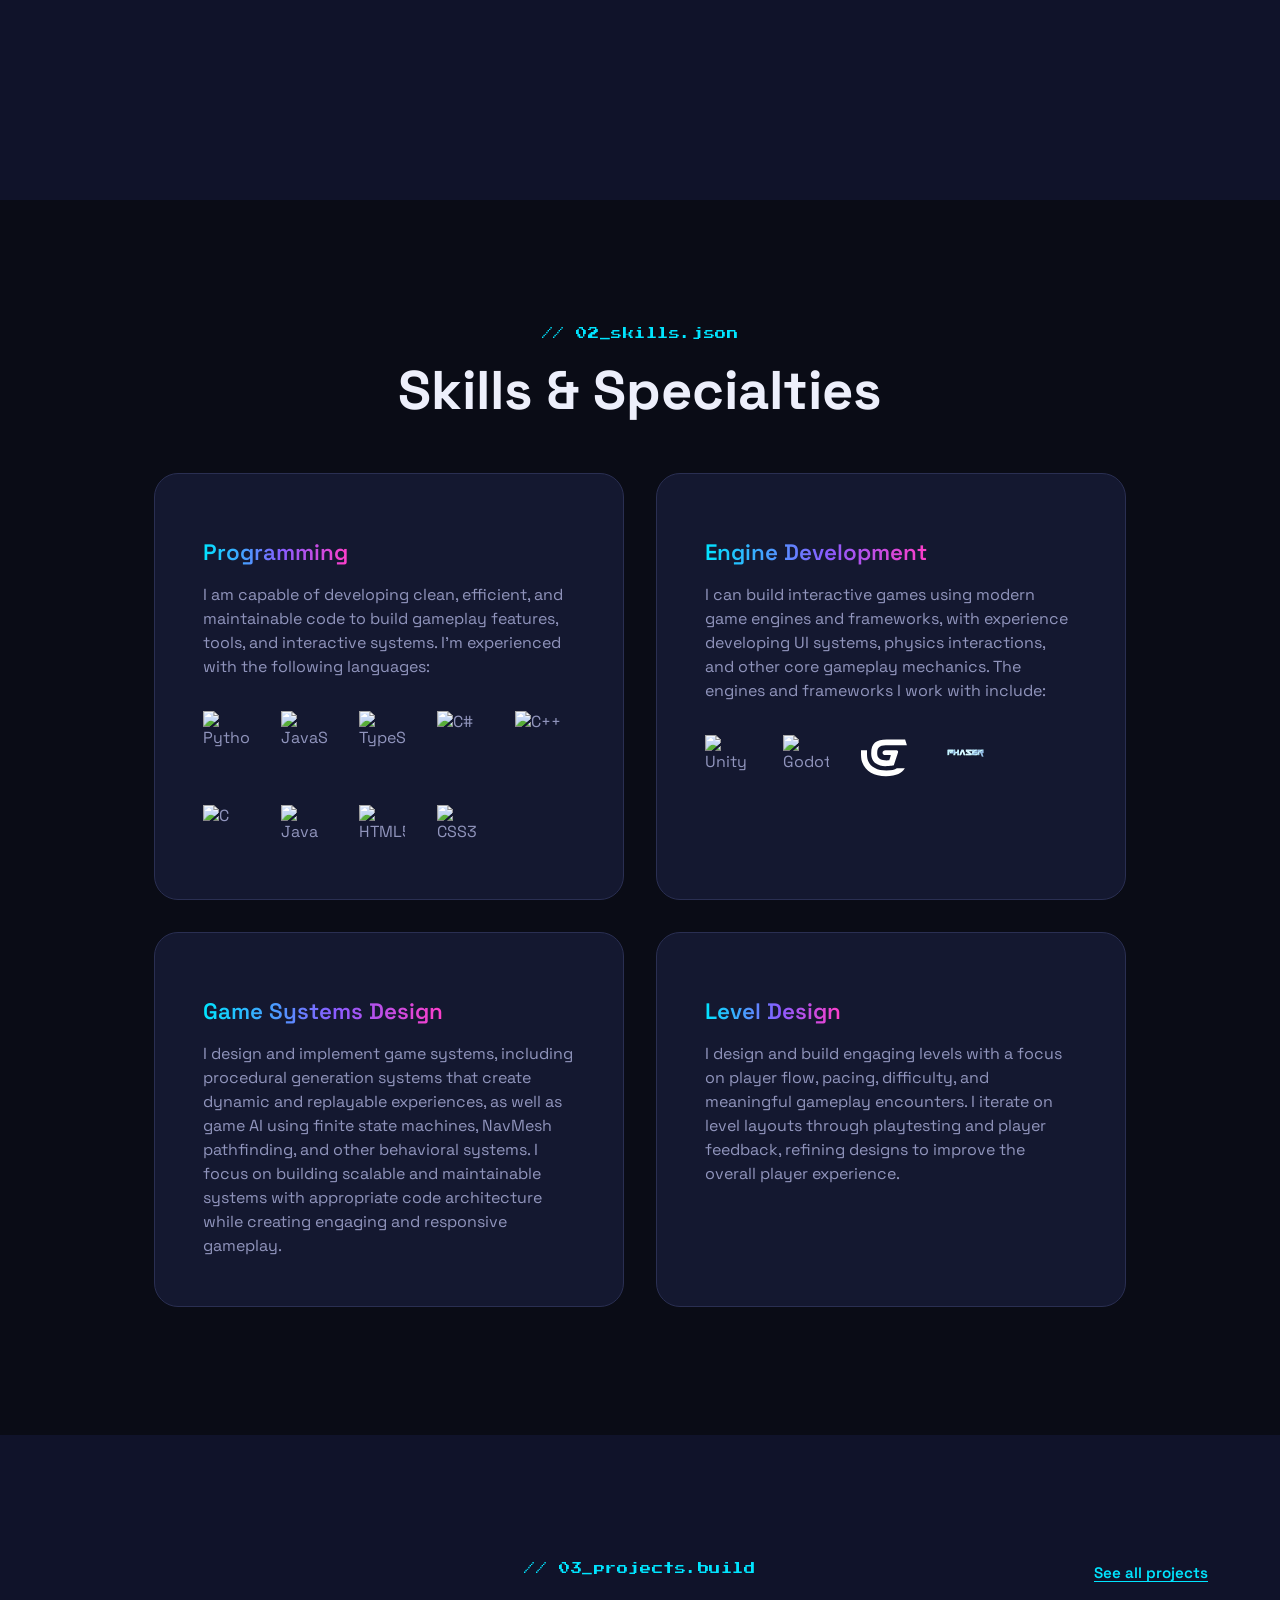
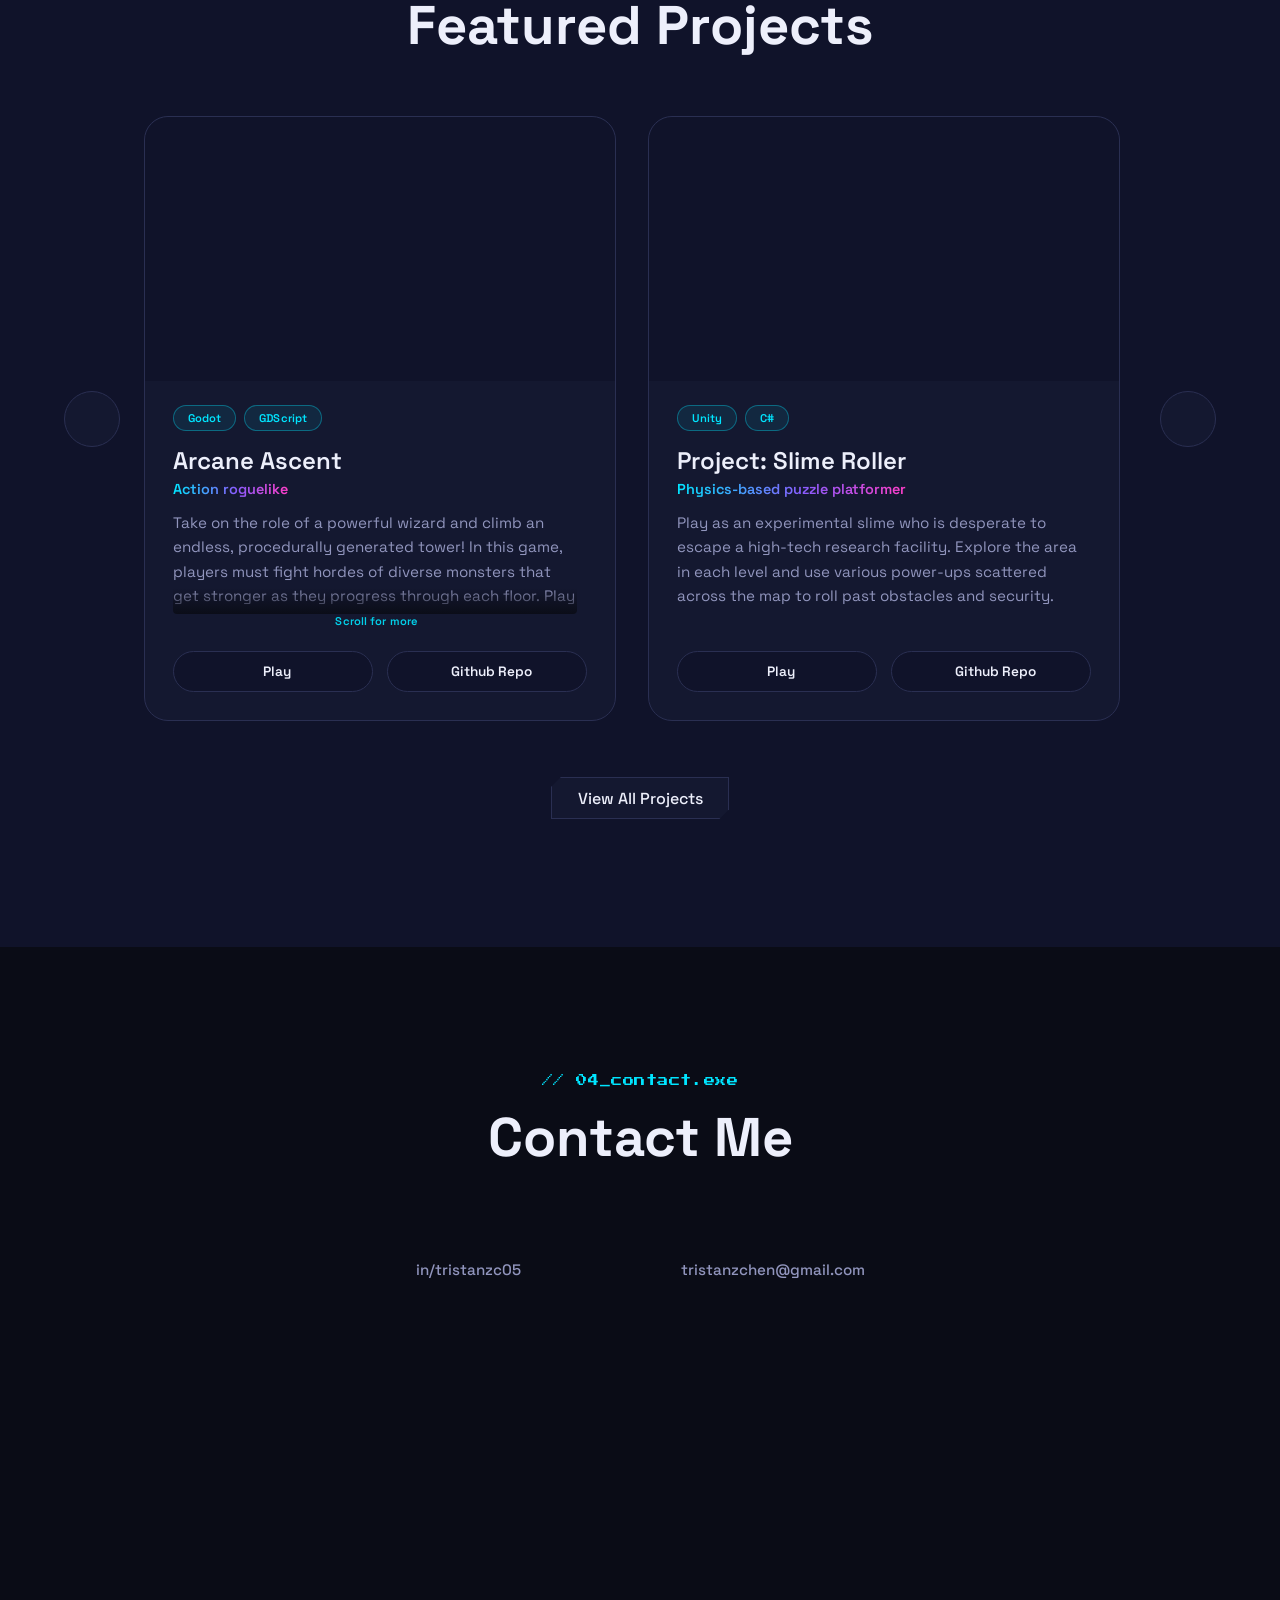
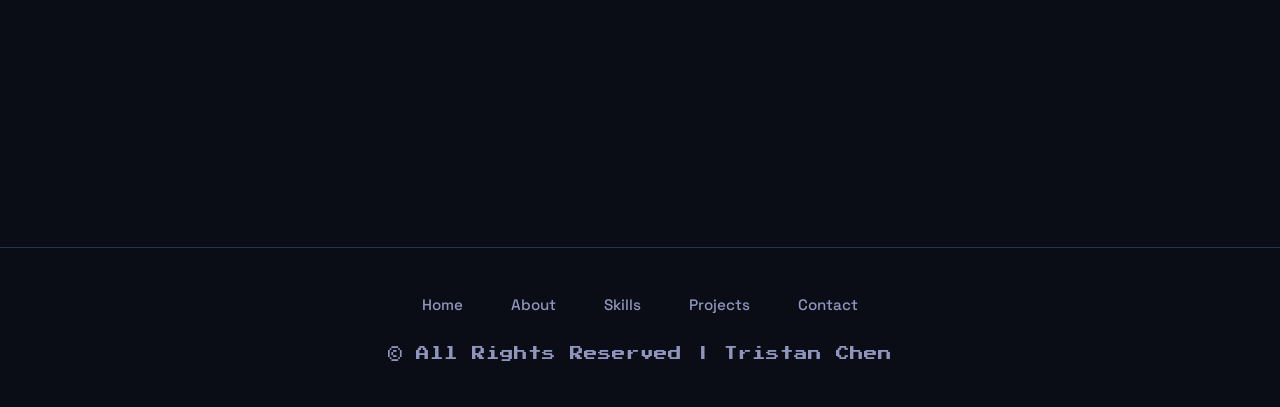
==== commit 8f8187c4: "Completed about and skills section" ====
--- a/index.html
+++ b/index.html
@@ -88,8 +88,9 @@
             <span class="section-eyebrow">// 01_about.md</span>
             <h2 class="section-title">About Me</h2>
             <p>
-                Hello! I'm Tristan, a Computer Science: Game Design student at the University of California, Santa Cruz. I'm passionate about designing and programming engaging gameplay mechanics that create memorable player experiences. Growing up in Fremont, California, my love for video games inspired me to pursue game development, where I enjoy combining creativity with technical problem-solving to bring interactive ideas to life.
+                Hello there, and welcome to my portfolio website! I’m Tristan, and I am currently a student studying computer science: game design at the University of California, Santa Cruz. My love for videogames inspired me to pursue game development, where I can bring my own game ideas to life by combining my creativity and technical problem-solving skills.
             </p>
+
         </div>
     </section>
 
@@ -185,7 +186,7 @@
 
                     <i class="fa-solid fa-gear"></i>
                     <span>Engine Development</span>
-                    <p>I can build interactive games using modern game engines and frameworks, with experience developing UI systems, physics interactions, and other core gameplay mechanics. I have experience with the following engines and frameworks: </p>
+                    <p>I can build interactive games using modern game engines and frameworks, with experience developing UI systems, physics interactions, and other core gameplay mechanics. The engines and frameworks I work with include: </p>
                     <div class="language-icons">
                         <div class="icon-container">
                             <img 
@@ -202,6 +203,22 @@
                             />
                             <span class="tooltip">Godot</span>
                         </div>
+
+                        <div class="icon-container">
+                            <img 
+                                src="assets/gdevelop.svg"
+                                alt="GDevelop"
+                            />
+                            <span class="tooltip">GDevelop</span>
+                        </div>
+
+                        <div class="icon-container">
+                            <img 
+                                src="assets/phaser-logo.svg"
+                                alt="Phaser"
+                            />
+                            <span class="tooltip">Phaser</span>
+                        </div>
                     </div>
                 </div>
 
@@ -209,14 +226,14 @@
 
                     <i class="fa-solid fa-screwdriver-wrench"></i>
                     <span>Game Systems Design</span>
-                    <p>Lorem ipsum dolor sit amet consectetur adipisicing elit. Molestiae, voluptatem.</p>
+                    <p>I design and implement game systems, including procedural generation systems that create dynamic and replayable experiences, as well as game AI using finite state machines, NavMesh pathfinding, and other behavioral systems. I focus on building scalable and maintainable systems with appropriate code architecture while creating engaging and responsive gameplay.</p>
                 </div>
 
                 <div class="grid-card reveal">
 
                     <i class="fa-solid fa-gamepad"></i>
                     <span>Level Design</span>
-                    <p>Lorem ipsum dolor sit amet consectetur adipisicing elit. Molestiae, voluptatem.</p>
+                    <p>I design and build engaging levels with a focus on player flow, pacing, difficulty, and meaningful gameplay encounters. I iterate on level layouts through playtesting and player feedback, refining designs to improve the overall player experience.</p>
                 </div>
             </div>
         </div>
@@ -291,17 +308,16 @@
 
                 <div class="project-card reveal">
                     <div class="project-media">
-                        <img src="assets/ArcaneAscentTitleCard.png" alt="Project screenshot">
+                        <video src="assets/SecretsOfTotumalGameplay.mp4" autoplay muted loop playsinline></video>
                     </div>
                     <div class="project-body">
                         <div class="tech-stack">
-                            <span class="tech-pill">Unity</span>
-                            <span class="tech-pill">C#</span>
-                        </div>
-                        <h3>Project</h3>
-                        <p class="project-subtitle">Subtitle goes here</p>
+                            <span class="tech-pill">GDevelop</span>
+                        </div>
+                        <h3>Secrets of Totumal</h3>
+                        <p class="project-subtitle">2D puzzle platformer</p>
                         <div class="project-desc-wrap">
-                            <p class="project-desc">Lorem Ipsum something idk filler text blah blah blah.</p>
+                            <p class="project-desc">Explore the ruins of a lost, alien civilization! Solve different puzzles by playing as 2 astronauts who are trying to discover ancient artifacts and learn about the mysterious planet of Totumal.</p>
                             <span class="scroll-hint" aria-hidden="true">Scroll for more <i class="fa-solid fa-chevron-down"></i></span>
                         </div>
                         <div class="project-links">
@@ -314,24 +330,24 @@
 
                 <div class="project-card reveal">
                     <div class="project-media">
-                        <img src="assets/ArcaneAscentTitleCard.png" alt="Project screenshot">
+                        <video src="assets/solo-rebeling.mp4" autoplay muted loop playsinline></video>
                     </div>
                     <div class="project-body">
                         <div class="tech-stack">
-                            <span class="tech-pill">Unreal</span>
-                            <span class="tech-pill">C++</span>
-                        </div>
-                        <h3>Project</h3>
-                        <p class="project-subtitle">Subtitle goes here</p>
+                            <span class="tech-pill">Phaser</span>
+                            <span class="tech-pill">JavaScript</span>
+                        </div>
+                        <h3>Solo Rebel-ing</h3>
+                        <p class="project-subtitle">2D gallery shooter</p>
                         <div class="project-desc-wrap">
-                            <p class="project-desc">Lorem Ipsum something idk filler text blah blah blah.</p>
+                            <p class="project-desc">You are a rebel fighting against the corrupt government that rules the universe! Shoot down all enemy ships while avoiding their projectiles!</p>
                             <span class="scroll-hint" aria-hidden="true">Scroll for more <i class="fa-solid fa-chevron-down"></i></span>
                         </div>
                         <div class="project-links">
-                            <a class="project-link" href="#" target="_blank">
+                            <a class="project-link" href="https://tristanchenucsc.github.io/SoloRebel-ing/" target="_blank">
                                 <i class="fa-solid fa-play"></i> Play
                             </a>
-                            <a class="project-link" href="#" target="_blank">
+                            <a class="project-link" href="https://github.com/TristanChenUCSC/SoloRebel-ing" target="_blank">
                                 <i class="fa-brands fa-github"></i> Github Repo
                             </a>
                         </div>
